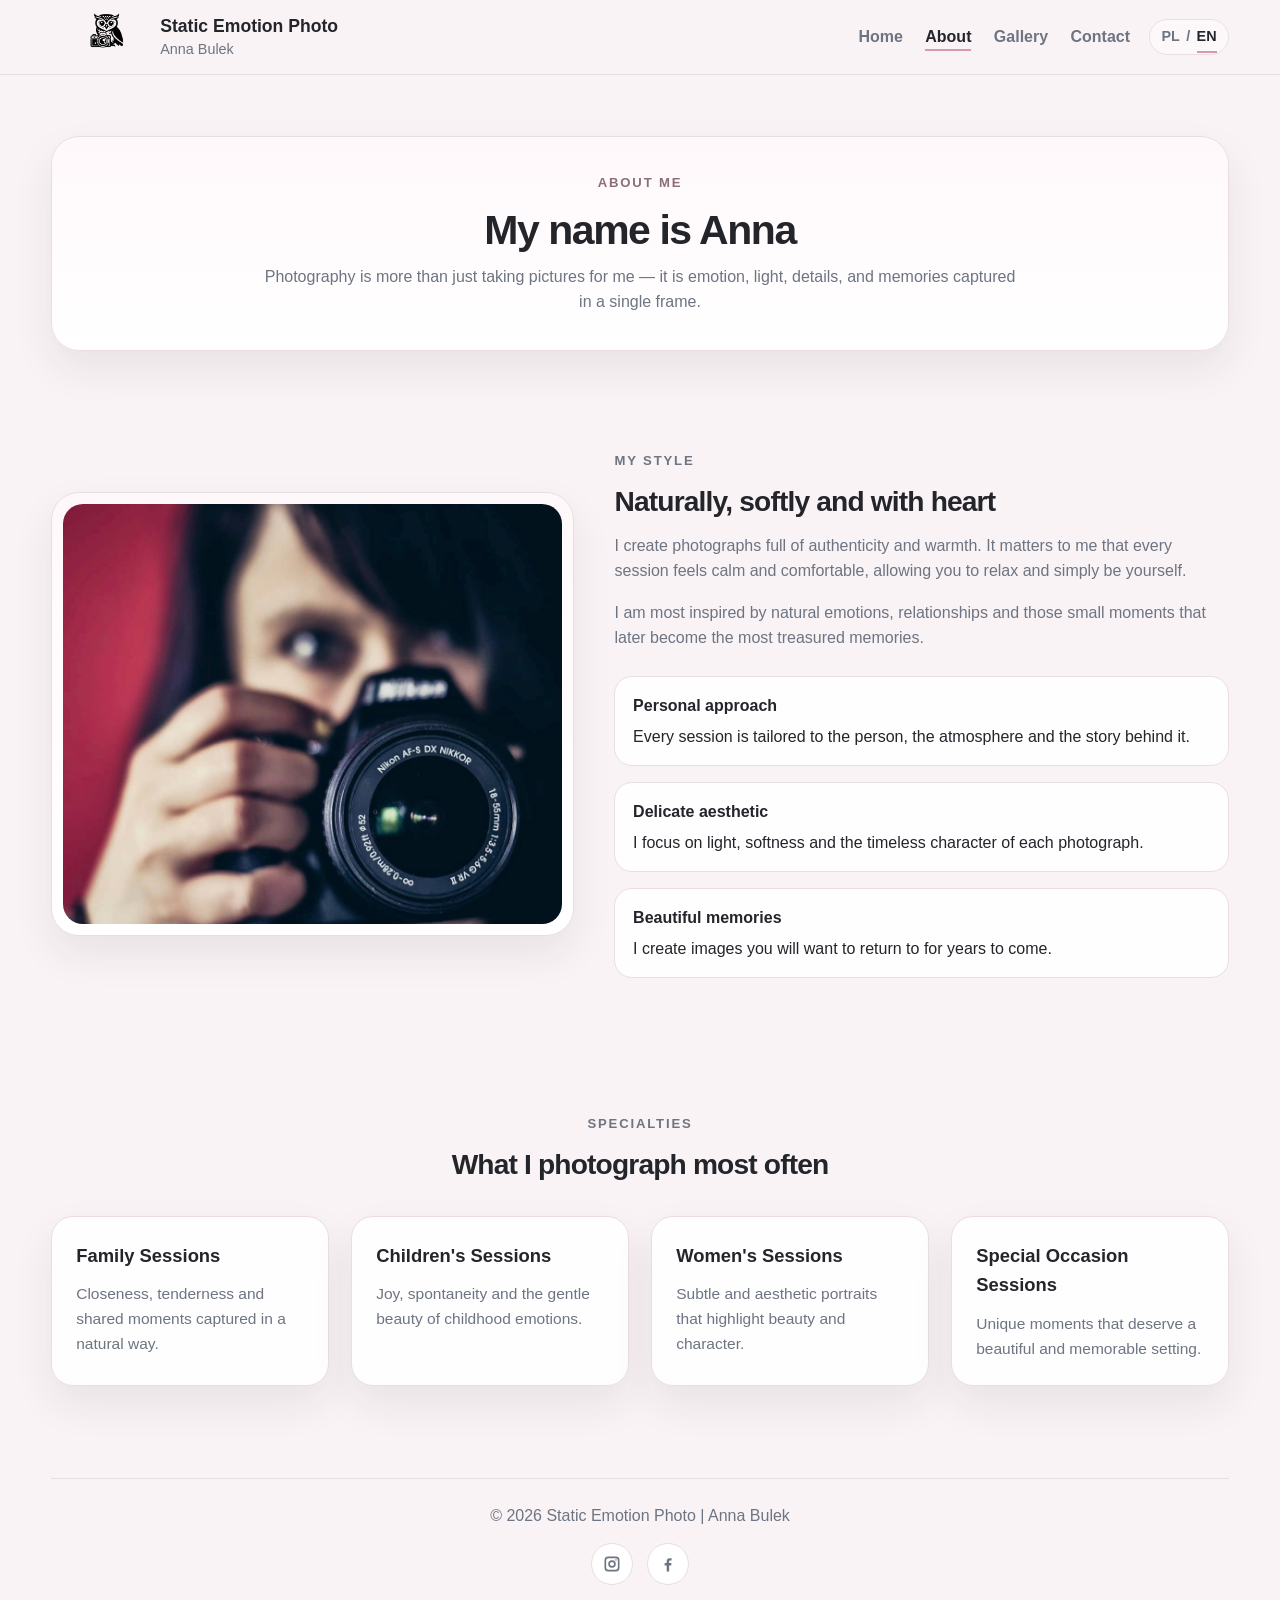
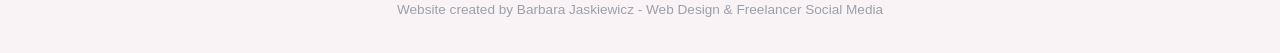
==== about-en.html @ bdefe32f "Fix typo" ====
<!DOCTYPE html>
<html lang="en">
<head>
  <meta charset="UTF-8">
  <meta name="viewport" content="width=device-width, initial-scale=1.0">

  <title>About | Static Emotion Photo</title>
  <meta name="description" content="Meet Anna Bulek - the photographer behind Static Emotion Photo. Natural images, emotion and a personal approach to every session.">
  <meta name="keywords" content="Anna Bulek photographer, photographer Jaworzno, natural photography, about photographer, photo sessions Jaworzno">
  <meta name="author" content="Static Emotion Photo">

  <meta property="og:title" content="About | Static Emotion Photo">
  <meta property="og:description" content="Meet Anna Bulek and learn more about the style behind Static Emotion Photo.">
  <meta property="og:type" content="website">
  <meta property="og:image" content="images/sesja_kobieca_2.jpg">
  <meta property="og:locale" content="en_GB">

  <link rel="stylesheet" href="style.css">
</head>
<body>

  <header class="site-header">
    <div class="container nav-wrapper">
      <a href="index-en.html" class="brand">
        <img src="images/Owl_logo.png" alt="Static Emotion Photo logo" class="brand-logo">
        <div class="brand-text">
          <span class="brand-name">Static Emotion Photo</span>
          <span class="brand-sub">Anna Bulek</span>
        </div>
      </a>

      <div class="nav-right">
        <nav class="site-nav">
          <ul>
            <li><a href="index-en.html">Home</a></li>
            <li><a href="about-en.html" class="active-link">About</a></li>
            <li><a href="gallery-en.html">Gallery</a></li>
            <li><a href="contact-en.html">Contact</a></li>
          </ul>
        </nav>

        <div class="language-switch">
          <a href="about.html" class="lang-link">PL</a>
          <span>/</span>
          <a href="about-en.html" class="lang-link active">EN</a>
        </div>
      </div>
    </div>
  </header>

  <main>
    <section class="page-hero reveal">
      <div class="container page-card">
        <p class="page-tag">About Me</p>
        <h1>My name is Anna</h1>
        <p class="page-lead">
          Photography is more than just taking pictures for me — it is emotion, light, details,
          and memories captured in a single frame.
        </p>
      </div>
    </section>

    <section class="section reveal">
      <div class="container two-col">
        <div class="section-image-card">
          <img src="images/o_mnie.jpg" alt="Portrait in a family photography style" class="about-image">
        </div>

        <div class="section-content">
          <p class="section-tag">My Style</p>
          <h2>Naturally, softly and with heart</h2>
          <p>
            I create photographs full of authenticity and warmth. It matters to me that every session
            feels calm and comfortable, allowing you to relax and simply be yourself.
          </p>
          <p>
            I am most inspired by natural emotions, relationships and those small moments that later
            become the most treasured memories.
          </p>

          <div class="feature-list">
            <div class="feature-item">
              <strong>Personal approach</strong>
              Every session is tailored to the person, the atmosphere and the story behind it.
            </div>
            <div class="feature-item">
              <strong>Delicate aesthetic</strong>
              I focus on light, softness and the timeless character of each photograph.
            </div>
            <div class="feature-item">
              <strong>Beautiful memories</strong>
              I create images you will want to return to for years to come.
            </div>
          </div>
        </div>
      </div>
    </section>

    <section class="services section reveal">
      <div class="container">
        <div class="section-heading">
          <p class="section-tag">Specialties</p>
          <h2>What I photograph most often</h2>
        </div>

        <div class="cards-grid">
          <article class="service-card">
            <h3>Family Sessions</h3>
            <p>Closeness, tenderness and shared moments captured in a natural way.</p>
          </article>

          <article class="service-card">
            <h3>Children's Sessions</h3>
            <p>Joy, spontaneity and the gentle beauty of childhood emotions.</p>
          </article>

          <article class="service-card">
            <h3>Women's Sessions</h3>
            <p>Subtle and aesthetic portraits that highlight beauty and character.</p>
          </article>

          <article class="service-card">
            <h3>Special Occasion Sessions</h3>
            <p>Unique moments that deserve a beautiful and memorable setting.</p>
          </article>
        </div>
      </div>
    </section>
  </main>

  <footer class="site-footer">
    <div class="container footer-wrapper">
      <p>© 2026 Static Emotion Photo | Anna Bulek</p>

      <div class="footer-socials">
        <a href="https://www.instagram.com/" target="_blank" rel="noopener noreferrer" aria-label="Instagram" class="social-icon">
          <svg viewBox="0 0 24 24" aria-hidden="true">
            <path d="M7 2h10a5 5 0 0 1 5 5v10a5 5 0 0 1-5 5H7a5 5 0 0 1-5-5V7a5 5 0 0 1 5-5Zm0 2.2A2.8 2.8 0 0 0 4.2 7v10A2.8 2.8 0 0 0 7 19.8h10a2.8 2.8 0 0 0 2.8-2.8V7A2.8 2.8 0 0 0 17 4.2H7Zm10.25 1.45a1.05 1.05 0 1 1 0 2.1 1.05 1.05 0 0 1 0-2.1ZM12 7a5 5 0 1 1 0 10 5 5 0 0 1 0-10Zm0 2.2a2.8 2.8 0 1 0 0 5.6 2.8 2.8 0 0 0 0-5.6Z"/>
          </svg>
        </a>

        <a href="https://www.facebook.com/" target="_blank" rel="noopener noreferrer" aria-label="Facebook" class="social-icon">
          <svg viewBox="0 0 24 24" aria-hidden="true">
            <path d="M13.5 22v-8.1h2.72l.41-3.16H13.5V8.72c0-.92.25-1.54 1.57-1.54h1.68V4.35c-.29-.04-1.28-.12-2.43-.12-2.4 0-4.05 1.47-4.05 4.17v2.33H7.5v3.16h2.77V22h3.23Z"/>
          </svg>
        </a>
      </div>

      <p class="footer-credit">
        Website created by Barbara Jaskiewicz - Web Design & Freelancer Social Media
      </p>
    </div>
  </footer>

  <script src="script.js"></script>
</body>
</html>
---- style.css ----
:root {
  --bg: #faf3f5;
  --white: #ffffff;
  --text: #23252b;
  --muted: #6d7482;
  --pink: #f3cfd9;
  --pink-soft: #fff4f7;
  --border: #eadde2;
  --shadow: 0 18px 40px rgba(35, 37, 43, 0.08);
  --radius: 24px;
  --container: 1180px;
}

* {
  box-sizing: border-box;
  margin: 0;
  padding: 0;
}

html {
  scroll-behavior: smooth;
}

body {
  font-family: Arial, Helvetica, sans-serif;
  background: var(--bg);
  color: var(--text);
  line-height: 1.6;
}

img {
  max-width: 100%;
  display: block;
  border-radius: 20px;
}

a {
  text-decoration: none;
  color: inherit;
}

ul {
  list-style: none;
}

button {
  font: inherit;
}

.container {
  width: min(92%, var(--container));
  margin: 0 auto;
}

/* HEADER */

.site-header {
  position: sticky;
  top: 0;
  z-index: 999;
  background: rgba(250, 243, 245, 0.95);
  backdrop-filter: blur(10px);
  border-bottom: 1px solid var(--border);
  transition: box-shadow 0.3s ease, background 0.3s ease;
}

.site-header.scrolled {
  box-shadow: 0 10px 30px rgba(35, 37, 43, 0.08);
}

.nav-wrapper {
  min-height: 72px;
  display: flex;
  align-items: center;
  justify-content: space-between;
  gap: 2rem;
}

.brand {
  display: flex;
  align-items: center;
  gap: 0;
}

.brand-logo {
  height: 74px;
  width: auto;
  flex-shrink: 0;
  margin-right: -2px;
}

.brand-text {
  display: flex;
  flex-direction: column;
  line-height: 1.2;
}

.brand-name {
  font-size: 1.1rem;
  font-weight: 700;
}

.brand-sub {
  font-size: 0.9rem;
  color: var(--muted);
  margin-top: 0.2rem;
}

.nav-right {
  display: flex;
  align-items: center;
  gap: 1.2rem;
}

.site-nav ul {
  display: flex;
  gap: 1.4rem;
}

.site-nav a {
  position: relative;
  font-weight: 600;
  color: var(--muted);
  transition: color 0.25s ease;
}

.site-nav a::after {
  content: "";
  position: absolute;
  left: 0;
  bottom: -6px;
  width: 0;
  height: 2px;
  background: #d79aac;
  transition: width 0.25s ease;
}

.site-nav a:hover,
.site-nav a.active-link {
  color: var(--text);
}

.site-nav a:hover::after,
.site-nav a.active-link::after {
  width: 100%;
}

.language-switch {
  display: flex;
  align-items: center;
  gap: 0.4rem;
  font-size: 0.9rem;
  font-weight: 600;
  white-space: nowrap;
  padding: 0.35rem 0.7rem;
  border: 1px solid var(--border);
  border-radius: 999px;
  background: rgba(255, 255, 255, 0.45);
}

.language-switch span {
  color: var(--muted);
}

.lang-link {
  text-decoration: none;
  color: var(--muted);
  transition: color 0.25s ease;
}

.lang-link:hover {
  color: var(--text);
}

.lang-link.active {
  color: var(--text);
  position: relative;
}

.lang-link.active::after {
  content: "";
  position: absolute;
  left: 0;
  bottom: -4px;
  width: 100%;
  height: 2px;
  background: #d79aac;
}

/* HERO */

.hero {
  padding: 4rem 0 3.5rem;
}

.hero-grid {
  display: grid;
  grid-template-columns: 1.08fr 0.92fr;
  gap: 2.5rem;
  align-items: center;
}

.eyebrow,
.section-tag,
.page-tag {
  color: #8a6f77;
  text-transform: uppercase;
  letter-spacing: 0.14em;
  font-size: 0.82rem;
  font-weight: 700;
  margin-bottom: 1rem;
}

.hero h1,
.page-hero h1 {
  font-size: clamp(1.9rem, 3.2vw, 2.8rem);
  line-height: 1.06;
  letter-spacing: -0.035em;
  margin-bottom: 0.7rem;
}

.section-heading h2,
.section-content h2,
.contact-text h2,
.preview-text h2 {
  font-size: clamp(1.5rem, 2.2vw, 2rem);
  line-height: 1.1;
  letter-spacing: -0.03em;
  margin-bottom: 0.9rem;
}

.service-card h3 {
  margin-bottom: 0.75rem;
  font-size: 1.15rem;
}

.hero-lead,
.page-lead {
  font-size: 1rem;
  color: var(--muted);
  max-width: 54ch;
  margin-bottom: 1.8rem;
}

.hero-buttons {
  display: flex;
  flex-wrap: wrap;
  gap: 1rem;
}

.hero-card,
.section-image-card,
.page-card,
.preview-card,
.map-box {
  background: linear-gradient(180deg, #fff8fa 0%, #ffffff 100%);
  padding: 0.7rem;
  border: 1px solid var(--border);
  border-radius: 28px;
  box-shadow: var(--shadow);
}

.hero-image {
  width: 100%;
  height: 420px;
  object-fit: cover;
  object-position: center 24%;
  border-radius: 20px;
}

.about-image {
  width: 100%;
  height: 420px;
  object-fit: cover;
  object-position: center 20%;
  border-radius: 20px;
}

/* PAGE HERO */

.page-hero {
  padding: 3.8rem 0 2rem;
}

.page-card {
  text-align: center;
  padding: 2.2rem 1.5rem;
}

.page-card .page-lead {
  max-width: 760px;
  margin: 0 auto;
}

/* BUTTONS */

.btn {
  display: inline-flex;
  align-items: center;
  justify-content: center;
  min-height: 40px;
  padding: 0.55rem 1.1rem;
  border-radius: 999px;
  font-weight: 500;
  font-size: 0.88rem;
  letter-spacing: 0.02em;
  transition: all 0.25s ease;
  cursor: pointer;
}

.btn:hover {
  transform: translateY(-2px);
}

.btn-primary {
  background: #2f3440;
  color: var(--white);
  border: 1px solid #2f3440;
  box-shadow: none;
}

.btn-primary:hover {
  background: transparent;
  color: #2f3440;
  transform: translateY(-1px);
}

.btn-outline {
  border: 1px solid var(--border);
  background: var(--white);
  color: var(--text);
}

.btn-outline:hover {
  background: var(--pink-soft);
}

/* SECTIONS */

.section {
  padding: 4.2rem 0;
}

.section-heading {
  text-align: center;
  max-width: 720px;
  margin: 0 auto 2.2rem;
}

.section-heading p,
.section-content p,
.contact-text p,
.preview-text p {
  color: var(--muted);
}

.section-content p + p {
  margin-top: 1rem;
}

.two-col {
  display: grid;
  grid-template-columns: 0.92fr 1.08fr;
  gap: 2.5rem;
  align-items: center;
}

/* ABOUT EXTRA */

.feature-list {
  display: grid;
  gap: 1rem;
  margin-top: 1.6rem;
}

.feature-item {
  background: rgba(255, 255, 255, 0.92);
  border: 1px solid var(--border);
  border-radius: 18px;
  padding: 1rem 1.1rem;
}

.feature-item strong {
  display: block;
  margin-bottom: 0.3rem;
}

/* SERVICES */

.cards-grid {
  display: grid;
  grid-template-columns: repeat(4, 1fr);
  gap: 1.4rem;
}

.service-card {
  background: rgba(255, 255, 255, 0.9);
  padding: 1.5rem;
  border-radius: 22px;
  border: 1px solid var(--border);
  box-shadow: var(--shadow);
  transition: transform 0.25s ease, box-shadow 0.25s ease, border-color 0.25s ease;
}

.service-card:hover {
  transform: translateY(-5px);
  box-shadow: 0 22px 40px rgba(35, 37, 43, 0.12);
  border-color: #e5c0cb;
}

.service-card p {
  color: var(--muted);
  font-size: 0.97rem;
}

/* HOME PREVIEW */

.preview-grid {
  display: grid;
  grid-template-columns: 1fr 1fr;
  gap: 2rem;
  align-items: center;
}

.preview-gallery {
  display: grid;
  grid-template-columns: 1fr 1fr;
  gap: 1rem;
}

.preview-card img {
  width: 100%;
  height: 220px;
  object-fit: cover;
  object-position: center top;
}

/* GALLERY */

.gallery-grid {
  display: grid;
  grid-template-columns: repeat(3, 1fr);
  gap: 0.9rem;
}

.gallery-item {
  border-radius: 20px;
  overflow: hidden;
  background: var(--white);
  box-shadow: var(--shadow);
  position: relative;
  cursor: pointer;
}

.gallery-item img {
  width: 100%;
  height: 320px;
  object-fit: cover;
  display: block;
  border-radius: 20px;
  transition: transform 0.45s ease, filter 0.45s ease, box-shadow 0.35s ease;
}

.gallery-item:hover img {
  transform: scale(1.025);
  filter: brightness(1.03) saturate(1.04);
  box-shadow: 0 18px 34px rgba(233, 170, 190, 0.25);
}

.gallery-filters {
  display: flex;
  flex-wrap: wrap;
  justify-content: center;
  gap: 0.8rem;
  margin-bottom: 2rem;
}

.filter-btn {
  border: 1px solid var(--border);
  background: rgba(255, 255, 255, 0.75);
  color: var(--muted);
  padding: 0.65rem 1rem;
  border-radius: 999px;
  font: inherit;
  font-size: 0.9rem;
  font-weight: 600;
  cursor: pointer;
  transition: all 0.25s ease;
}

.filter-btn:hover {
  background: var(--pink-soft);
  color: var(--text);
  transform: translateY(-1px);
}

.filter-btn.active {
  background: #2f3440;
  color: var(--white);
  border-color: #2f3440;
}

.gallery-item {
  position: relative;
  overflow: hidden;
  border-radius: 20px;
  background: var(--white);
  box-shadow: var(--shadow);
  cursor: pointer;
}

.gallery-item img {
  width: 100%;
  height: 320px;
  object-fit: cover;
  object-position: center top;
  display: block;
  border-radius: 20px;
  transition: transform 0.45s ease, filter 0.45s ease, box-shadow 0.35s ease;
}

.gallery-item:hover img {
  transform: scale(1.025);
  filter: brightness(1.03) saturate(1.04);
  box-shadow: 0 18px 34px rgba(233, 170, 190, 0.25);
}

.gallery-overlay {
  position: absolute;
  inset: auto 0 0 0;
  padding: 1.2rem 1rem 0.9rem;
  background: linear-gradient(to top, rgba(20, 20, 24, 0.62), rgba(20, 20, 24, 0.05));
  color: #fff;
  opacity: 0;
  transition: opacity 0.3s ease;
  pointer-events: none;
}

.gallery-overlay span {
  font-size: 0.95rem;
  font-weight: 600;
  letter-spacing: 0.02em;
}

.gallery-item:hover .gallery-overlay {
  opacity: 1;
}

.gallery-item.hidden {
  display: none;
}

.cta-box {
  text-align: center;
  max-width: 820px;
  margin: 0 auto;
  background: linear-gradient(180deg, #fff8fa 0%, #ffffff 100%);
  border: 1px solid var(--border);
  border-radius: 28px;
  box-shadow: var(--shadow);
  padding: 2.4rem 1.5rem;
}

.cta-box p:not(.section-tag) {
  color: var(--muted);
  max-width: 60ch;
  margin: 0 auto 1.5rem;
}

.cta-box h2 {
  font-size: clamp(1.6rem, 2.5vw, 2.2rem);
  line-height: 1.1;
  letter-spacing: -0.03em;
  margin-bottom: 1rem;
}

.language-switch {
  backdrop-filter: blur(6px);
}

/* LIGHTBOX */

.lightbox {
  position: fixed;
  inset: 0;
  background: rgba(20, 20, 24, 0.92);
  display: none;
  align-items: center;
  justify-content: center;
  padding: 2rem;
  z-index: 2000;
}

.lightbox.open {
  display: flex;
}

.lightbox-image-wrap {
  position: relative;
  max-width: min(92vw, 1100px);
  max-height: 88vh;
  display: flex;
  align-items: center;
  justify-content: center;
}

.lightbox img {
  max-width: 100%;
  max-height: 88vh;
  object-fit: contain;
  border-radius: 18px;
  box-shadow: 0 20px 60px rgba(0, 0, 0, 0.35);
}

.lightbox-close,
.lightbox-prev,
.lightbox-next {
  position: absolute;
  border: none;
  background: rgba(255, 255, 255, 0.12);
  color: #fff;
  width: 52px;
  height: 52px;
  border-radius: 999px;
  cursor: pointer;
  display: inline-flex;
  align-items: center;
  justify-content: center;
  transition: background 0.25s ease, transform 0.25s ease;
}

.lightbox-close:hover,
.lightbox-prev:hover,
.lightbox-next:hover {
  background: rgba(255, 255, 255, 0.22);
  transform: translateY(-1px);
}

.lightbox-close {
  top: 1.2rem;
  right: 1.2rem;
  position: fixed;
}

.lightbox-prev {
  left: 1rem;
  top: 50%;
  transform: translateY(-50%);
}

.lightbox-next {
  right: 1rem;
  top: 50%;
  transform: translateY(-50%);
}

.lightbox-caption {
  position: absolute;
  left: 50%;
  bottom: -2.2rem;
  transform: translateX(-50%);
  color: rgba(255, 255, 255, 0.82);
  font-size: 0.95rem;
  text-align: center;
  width: 100%;
}

/* CONTACT */

.contact-box {
  display: grid;
  grid-template-columns: 1fr 1fr;
  gap: 2rem;
  background: linear-gradient(180deg, var(--white) 0%, var(--pink-soft) 100%);
  padding: 2rem;
  border-radius: 28px;
  border: 1px solid var(--border);
  box-shadow: var(--shadow);
}

.contact-details {
  margin-top: 1.2rem;
  display: grid;
  gap: 0.8rem;
}

.contact-details a {
  transition: color 0.25s ease;
}

.contact-details a:hover {
  color: #c78498;
}

.contact-form {
  display: grid;
  gap: 1rem;
  align-content: start;
}

.contact-form input,
.contact-form textarea {
  width: 100%;
  border: 1px solid var(--border);
  border-radius: 16px;
  padding: 0.95rem 1rem;
  font: inherit;
  color: var(--text);
  background: rgba(255, 255, 255, 0.95);
  transition: border-color 0.25s ease, box-shadow 0.25s ease;
}

.contact-form input:focus,
.contact-form textarea:focus {
  outline: none;
  border-color: #d9a8b7;
  box-shadow: 0 0 0 4px rgba(217, 168, 183, 0.14);
}

.contact-form textarea {
  min-height: 160px;
  resize: vertical;
}

.map-box {
  margin-top: 2rem;
  overflow: hidden;
  padding: 0;
}

.map-box iframe {
  width: 100%;
  height: 340px;
  border: 0;
  display: block;
}

/* FOOTER */

.site-footer {
  padding: 1.5rem 0 2rem;
}

.footer-wrapper {
  text-align: center;
  color: var(--muted);
  border-top: 1px solid var(--border);
  padding-top: 1.5rem;
}

.footer-socials {
  display: flex;
  justify-content: center;
  gap: 0.85rem;
  margin: 0.9rem 0;
  flex-wrap: wrap;
}

.social-icon {
  width: 42px;
  height: 42px;
  border-radius: 999px;
  border: 1px solid var(--border);
  background: var(--white);
  display: inline-flex;
  align-items: center;
  justify-content: center;
  transition: transform 0.25s ease, background 0.25s ease, border-color 0.25s ease;
}

.social-icon svg {
  width: 18px;
  height: 18px;
  fill: var(--muted);
  transition: fill 0.25s ease;
}

.social-icon:hover {
  transform: translateY(-2px);
  background: var(--pink-soft);
  border-color: #d79aac;
}

.social-icon:hover svg {
  fill: #d79aac;
}

.footer-credit {
  display: block;
  margin-top: 0.5rem;
  font-size: 0.85rem;
  color: #9aa0aa;
}

/* REVEAL */

.reveal {
  opacity: 0;
  transform: translateY(24px);
  transition: opacity 0.7s ease, transform 0.7s ease;
}

.reveal.active {
  opacity: 1;
  transform: translateY(0);
}

/* RESPONSIVE */

@media (max-width: 1024px) {
  .hero-grid,
  .two-col,
  .contact-box,
  .preview-grid {
    grid-template-columns: 1fr;
  }

  .cards-grid {
    grid-template-columns: repeat(2, 1fr);
  }

  .gallery-grid {
    grid-template-columns: repeat(2, 1fr);
  }

  .hero-image {
    height: 400px;
  }

  .about-image {
    height: 460px;
  }

  .preview-card img {
    height: 200px;
  }
}

/* FIX: reveal na mobile */

@media (max-width: 768px) {
  .reveal {
    opacity: 1;
    transform: none;
  }

  .nav-wrapper {
    flex-direction: column;
    justify-content: center;
    padding: 0.8rem 0;
    gap: 1rem;
  }

  .brand {
    justify-content: center;
  }

  .brand-logo {
    height: 68px;
  }

  .brand-text {
    text-align: center;
  }

  .nav-right {
    display: flex;
    flex-direction: column;
    align-items: center;
    gap: 0.8rem;
    width: 100%;
  }

  .site-nav ul {
    flex-wrap: wrap;
    justify-content: center;
    gap: 1rem;
  }

  .language-switch {
    justify-content: center;
  }

  /* FILTERS */
  .gallery-filters {
    gap: 0.6rem;
    margin-bottom: 1.5rem;
    justify-content: center;
    flex-wrap: wrap;
  }

  .filter-btn {
    font-size: 0.85rem;
    padding: 0.55rem 0.85rem;
  }

  /* OVERLAY ALWAYS VISIBLE ON MOBILE */
  .gallery-overlay {
    opacity: 1;
    padding: 1rem 0.9rem 0.8rem;
  }

  /* CTA */
  .cta-box {
    padding: 2rem 1.1rem;
  }

  .hero {
    padding-top: 3rem;
  }

  .hero h1,
  .page-hero h1 {
    font-size: 2.25rem;
  }

  .section {
    padding: 3.2rem 0;
  }

  .page-hero {
    padding: 3rem 0 1.5rem;
  }

  .page-card {
    padding: 1.8rem 1.2rem;
  }

  .cards-grid {
    grid-template-columns: 1fr;
  }

  .gallery-grid {
    grid-template-columns: 1fr;
  }

  .hero-image {
    height: 340px;
  }

  .about-image {
    height: 380px;
  }

  .preview-gallery {
    grid-template-columns: 1fr;
  }

  .contact-box {
    padding: 1.4rem;
  }

  .map-box iframe {
    height: 280px;
  }

  .lightbox-prev,
  .lightbox-next {
    width: 44px;
    height: 44px;
  }
}

@media (max-width: 480px) {
  .container {
    width: min(94%, var(--container));
  }

  .gallery-overlay span {
    font-size: 0.88rem;
  }

  .nav-wrapper {
    gap: 1rem;
  }

  .brand-logo {
    height: 60px;
  }

  .brand-name {
    font-size: 1rem;
  }

  .brand-sub {
    font-size: 0.82rem;
  }

  .language-switch {
    font-size: 0.85rem;
    padding: 0.3rem 0.6rem;
  }

  .hero h1,
  .page-hero h1 {
    font-size: 2rem;
  }

  .hero-lead,
  .page-lead {
    font-size: 1rem;
  }

  .btn {
    width: 100%;
  }

  .hero-buttons {
    flex-direction: column;
  }

  .contact-form input,
  .contact-form textarea {
    padding: 0.9rem;
  }

  .map-box iframe {
    height: 240px;
  }

  .gallery-item img {
    height: 260px;
  }
}

.visually-hidden {
  position: absolute;
  width: 1px;
  height: 1px;
  margin: -1px;
  padding: 0;
  overflow: hidden;
  border: 0;
}
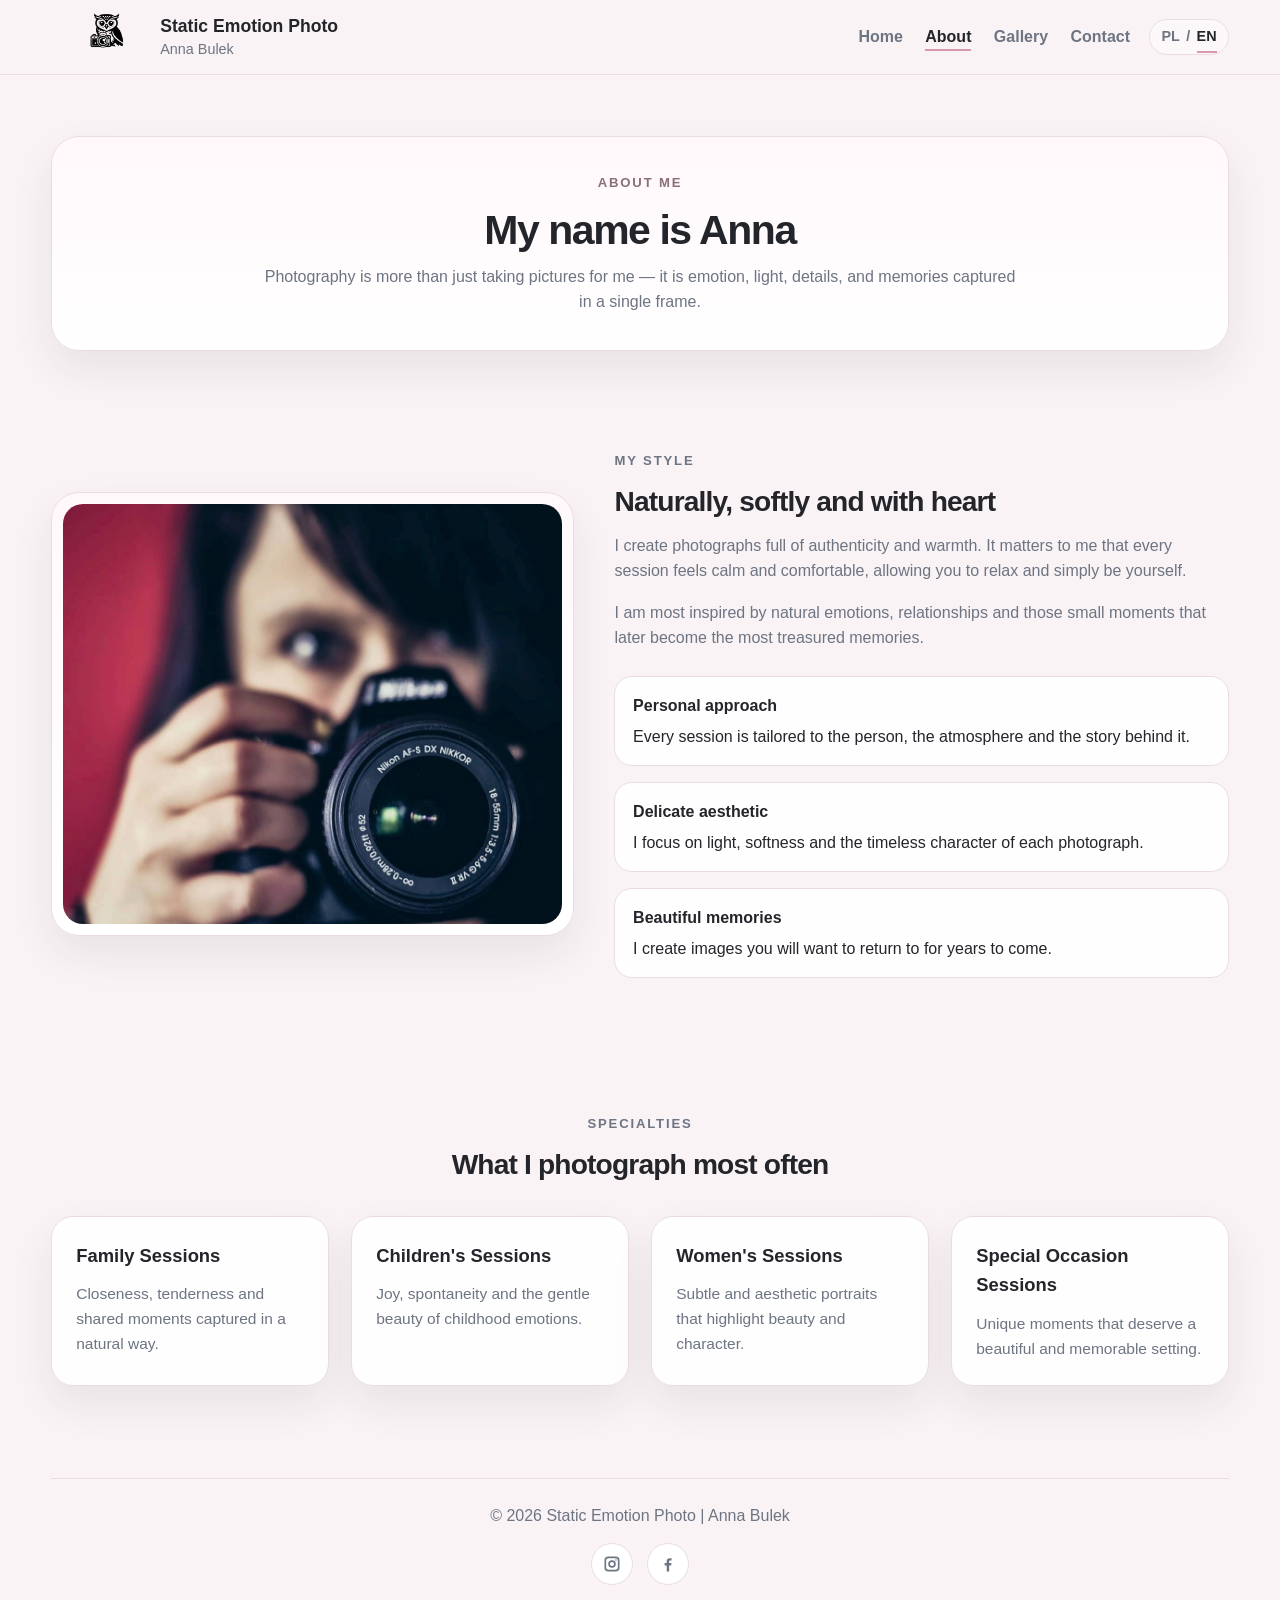
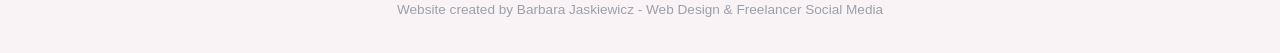
==== commit a69524ae: "Update Instagram profile link in contact section" ====
--- a/about-en.html
+++ b/about-en.html
@@ -133,7 +133,7 @@
       <p>© 2026 Static Emotion Photo | Anna Bulek</p>
 
       <div class="footer-socials">
-        <a href="https://www.instagram.com/" target="_blank" rel="noopener noreferrer" aria-label="Instagram" class="social-icon">
+        <a href="https://www.instagram.com/static.emotion.photo/" target="_blank" rel="noopener noreferrer" aria-label="Instagram" class="social-icon">
           <svg viewBox="0 0 24 24" aria-hidden="true">
             <path d="M7 2h10a5 5 0 0 1 5 5v10a5 5 0 0 1-5 5H7a5 5 0 0 1-5-5V7a5 5 0 0 1 5-5Zm0 2.2A2.8 2.8 0 0 0 4.2 7v10A2.8 2.8 0 0 0 7 19.8h10a2.8 2.8 0 0 0 2.8-2.8V7A2.8 2.8 0 0 0 17 4.2H7Zm10.25 1.45a1.05 1.05 0 1 1 0 2.1 1.05 1.05 0 0 1 0-2.1ZM12 7a5 5 0 1 1 0 10 5 5 0 0 1 0-10Zm0 2.2a2.8 2.8 0 1 0 0 5.6 2.8 2.8 0 0 0 0-5.6Z"/>
           </svg>
--- a/style.css
+++ b/style.css
@@ -930,9 +930,10 @@
     grid-template-columns: 1fr;
   }
 
-  .gallery-grid {
-    grid-template-columns: 1fr;
-  }
+ .gallery-grid {
+  display: grid;
+  grid-template-columns: 1fr;
+}
 
   .hero-image {
     height: 340px;
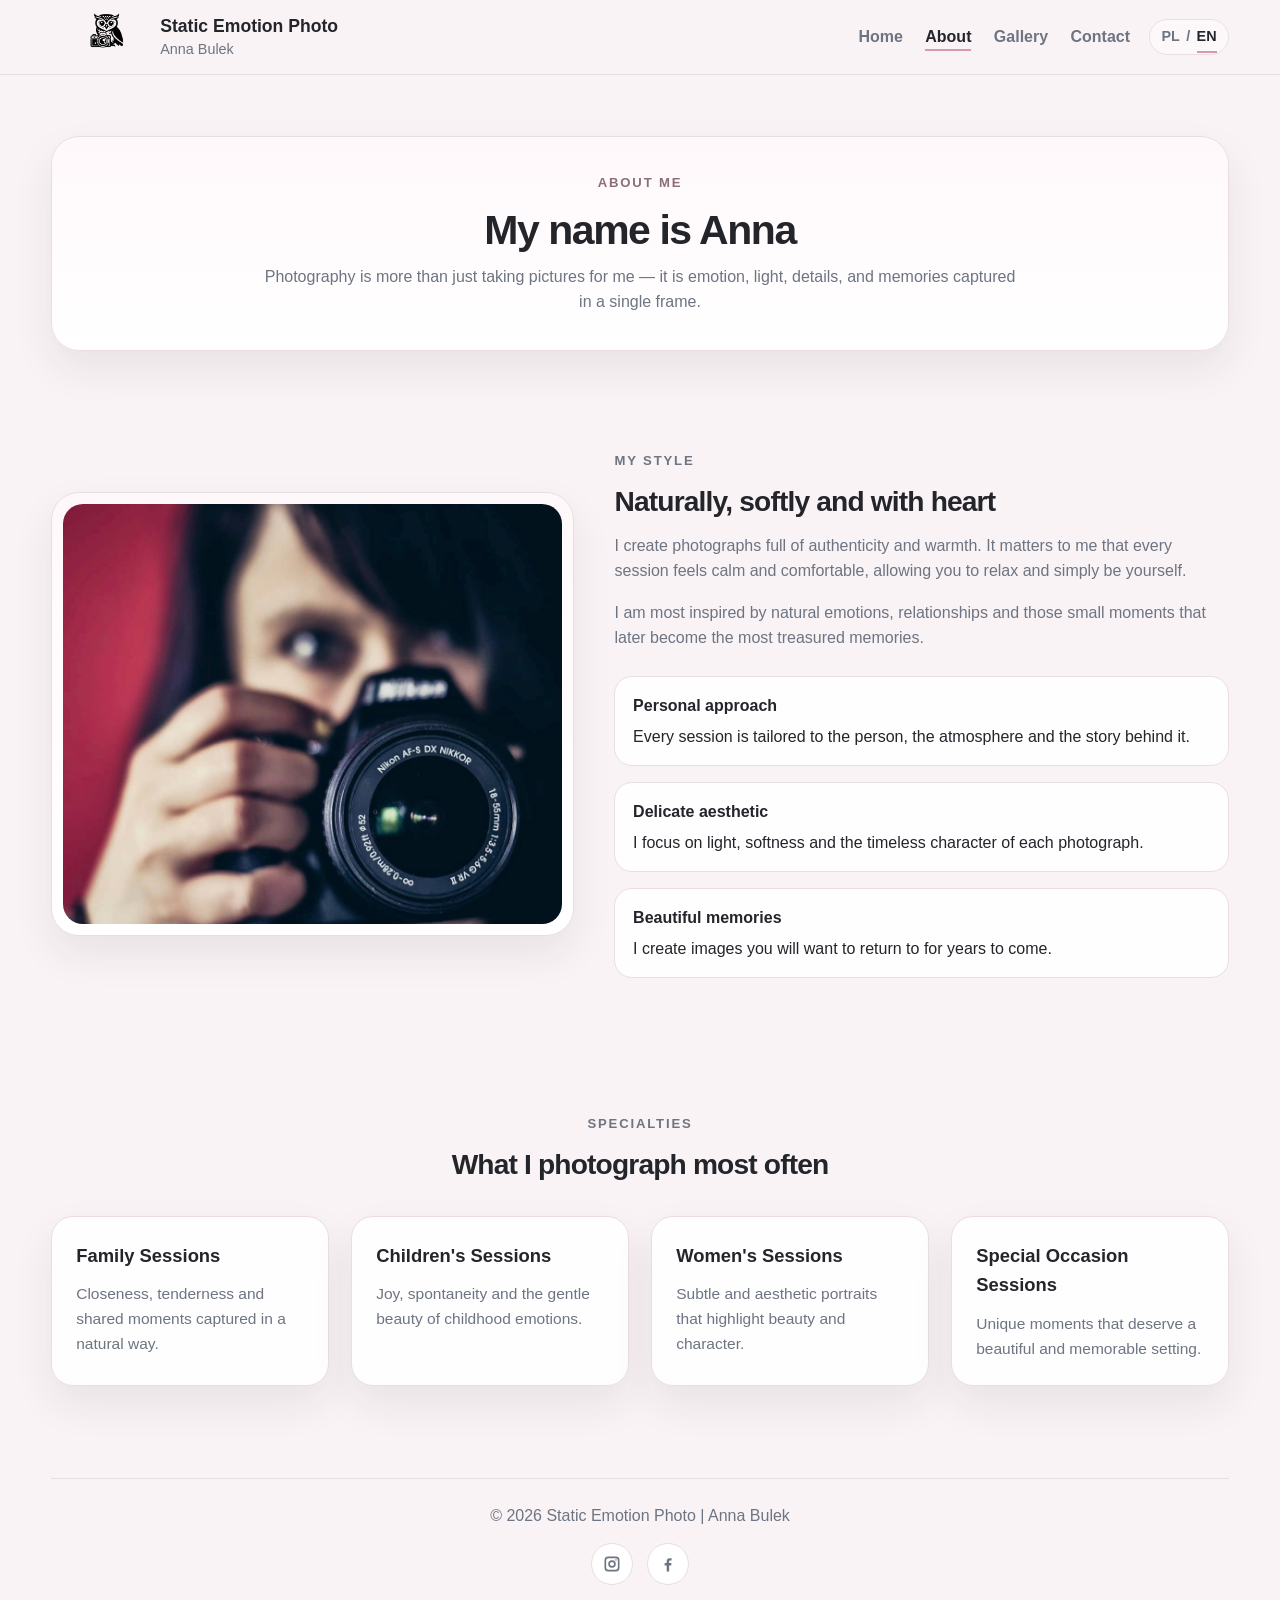
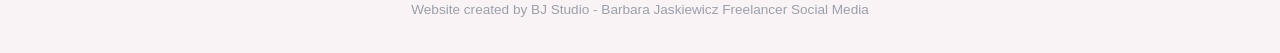
==== commit 0b98f904: "Update footer content" ====
--- a/about-en.html
+++ b/about-en.html
@@ -147,7 +147,7 @@
       </div>
 
       <p class="footer-credit">
-        Website created by Barbara Jaskiewicz - Web Design & Freelancer Social Media
+        Website created by BJ Studio - Barbara Jaskiewicz Freelancer Social Media
       </p>
     </div>
   </footer>
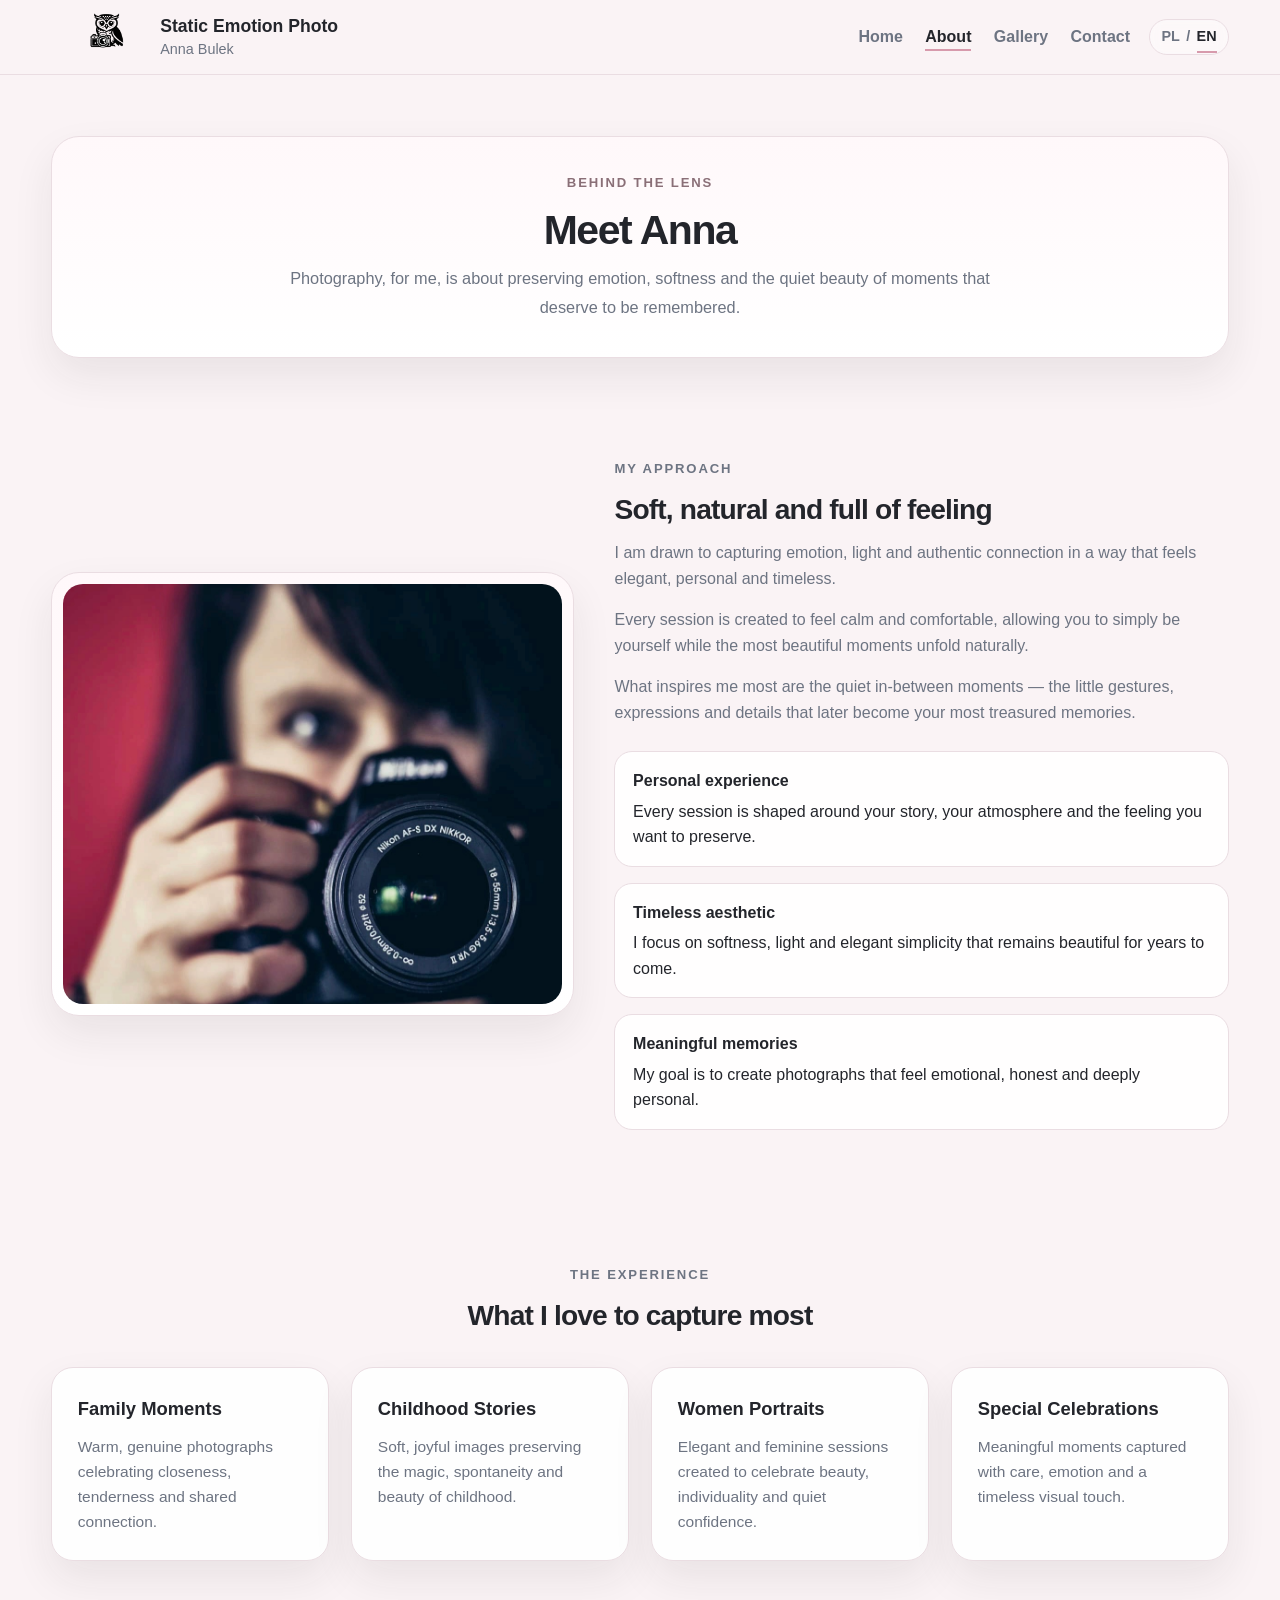
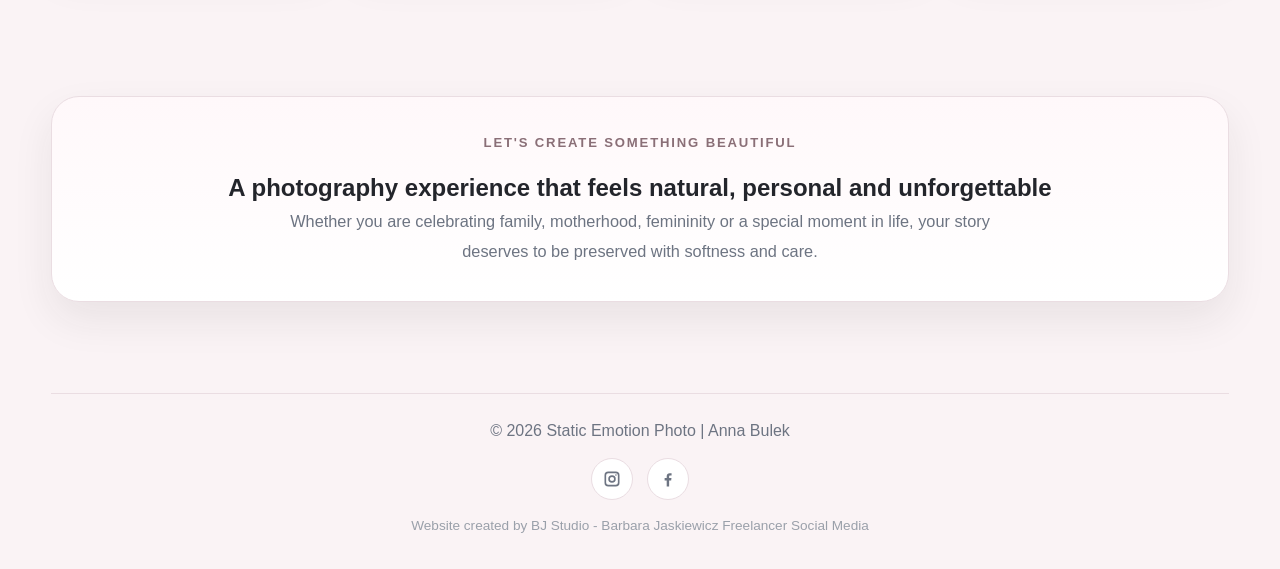
==== commit b91464dd: "polish Static Emotion styling with luxury layout and refined UI details" ====
--- a/about-en.html
+++ b/about-en.html
@@ -5,12 +5,12 @@
   <meta name="viewport" content="width=device-width, initial-scale=1.0">
 
   <title>About | Static Emotion Photo</title>
-  <meta name="description" content="Meet Anna Bulek - the photographer behind Static Emotion Photo. Natural images, emotion and a personal approach to every session.">
-  <meta name="keywords" content="Anna Bulek photographer, photographer Jaworzno, natural photography, about photographer, photo sessions Jaworzno">
+  <meta name="description" content="Discover the story behind Static Emotion Photo — soft, timeless photography filled with emotion, light and meaningful connection.">
+  <meta name="keywords" content="Anna Bulek photographer, photographer Jaworzno, timeless photography, emotional photography, family sessions Jaworzno">
   <meta name="author" content="Static Emotion Photo">
 
   <meta property="og:title" content="About | Static Emotion Photo">
-  <meta property="og:description" content="Meet Anna Bulek and learn more about the style behind Static Emotion Photo.">
+  <meta property="og:description" content="Discover the soft, timeless style behind Static Emotion Photo.">
   <meta property="og:type" content="website">
   <meta property="og:image" content="images/sesja_kobieca_2.jpg">
   <meta property="og:locale" content="en_GB">
@@ -51,11 +51,10 @@
   <main>
     <section class="page-hero reveal">
       <div class="container page-card">
-        <p class="page-tag">About Me</p>
-        <h1>My name is Anna</h1>
+        <p class="page-tag">Behind the Lens</p>
+        <h1>Meet Anna</h1>
         <p class="page-lead">
-          Photography is more than just taking pictures for me — it is emotion, light, details,
-          and memories captured in a single frame.
+          Photography, for me, is about preserving emotion, softness and the quiet beauty of moments that deserve to be remembered.
         </p>
       </div>
     </section>
@@ -63,33 +62,34 @@
     <section class="section reveal">
       <div class="container two-col">
         <div class="section-image-card">
-          <img src="images/o_mnie.jpg" alt="Portrait in a family photography style" class="about-image">
+          <img src="images/o_mnie.jpg" alt="Portrait of Anna, photographer behind Static Emotion Photo" class="about-image">
         </div>
 
         <div class="section-content">
-          <p class="section-tag">My Style</p>
-          <h2>Naturally, softly and with heart</h2>
+          <p class="section-tag">My Approach</p>
+          <h2>Soft, natural and full of feeling</h2>
           <p>
-            I create photographs full of authenticity and warmth. It matters to me that every session
-            feels calm and comfortable, allowing you to relax and simply be yourself.
+            I am drawn to capturing emotion, light and authentic connection in a way that feels elegant, personal and timeless.
           </p>
           <p>
-            I am most inspired by natural emotions, relationships and those small moments that later
-            become the most treasured memories.
+            Every session is created to feel calm and comfortable, allowing you to simply be yourself while the most beautiful moments unfold naturally.
+          </p>
+          <p>
+            What inspires me most are the quiet in-between moments — the little gestures, expressions and details that later become your most treasured memories.
           </p>
 
           <div class="feature-list">
             <div class="feature-item">
-              <strong>Personal approach</strong>
-              Every session is tailored to the person, the atmosphere and the story behind it.
+              <strong>Personal experience</strong>
+              Every session is shaped around your story, your atmosphere and the feeling you want to preserve.
             </div>
             <div class="feature-item">
-              <strong>Delicate aesthetic</strong>
-              I focus on light, softness and the timeless character of each photograph.
+              <strong>Timeless aesthetic</strong>
+              I focus on softness, light and elegant simplicity that remains beautiful for years to come.
             </div>
             <div class="feature-item">
-              <strong>Beautiful memories</strong>
-              I create images you will want to return to for years to come.
+              <strong>Meaningful memories</strong>
+              My goal is to create photographs that feel emotional, honest and deeply personal.
             </div>
           </div>
         </div>
@@ -99,31 +99,41 @@
     <section class="services section reveal">
       <div class="container">
         <div class="section-heading">
-          <p class="section-tag">Specialties</p>
-          <h2>What I photograph most often</h2>
+          <p class="section-tag">The Experience</p>
+          <h2>What I love to capture most</h2>
         </div>
 
         <div class="cards-grid">
           <article class="service-card">
-            <h3>Family Sessions</h3>
-            <p>Closeness, tenderness and shared moments captured in a natural way.</p>
+            <h3>Family Moments</h3>
+            <p>Warm, genuine photographs celebrating closeness, tenderness and shared connection.</p>
           </article>
 
           <article class="service-card">
-            <h3>Children's Sessions</h3>
-            <p>Joy, spontaneity and the gentle beauty of childhood emotions.</p>
+            <h3>Childhood Stories</h3>
+            <p>Soft, joyful images preserving the magic, spontaneity and beauty of childhood.</p>
           </article>
 
           <article class="service-card">
-            <h3>Women's Sessions</h3>
-            <p>Subtle and aesthetic portraits that highlight beauty and character.</p>
+            <h3>Women Portraits</h3>
+            <p>Elegant and feminine sessions created to celebrate beauty, individuality and quiet confidence.</p>
           </article>
 
           <article class="service-card">
-            <h3>Special Occasion Sessions</h3>
-            <p>Unique moments that deserve a beautiful and memorable setting.</p>
+            <h3>Special Celebrations</h3>
+            <p>Meaningful moments captured with care, emotion and a timeless visual touch.</p>
           </article>
         </div>
+      </div>
+    </section>
+
+    <section class="section reveal">
+      <div class="container page-card">
+        <p class="page-tag">Let's Create Something Beautiful</p>
+        <h2>A photography experience that feels natural, personal and unforgettable</h2>
+        <p class="page-lead">
+          Whether you are celebrating family, motherhood, femininity or a special moment in life, your story deserves to be preserved with softness and care.
+        </p>
       </div>
     </section>
   </main>
--- a/style.css
+++ b/style.css
@@ -156,6 +156,7 @@
   border: 1px solid var(--border);
   border-radius: 999px;
   background: rgba(255, 255, 255, 0.45);
+  backdrop-filter: blur(6px);
 }
 
 .language-switch span {
@@ -163,7 +164,6 @@
 }
 
 .lang-link {
-  text-decoration: none;
   color: var(--muted);
   transition: color 0.25s ease;
 }
@@ -187,18 +187,7 @@
   background: #d79aac;
 }
 
-/* HERO */
-
-.hero {
-  padding: 4rem 0 3.5rem;
-}
-
-.hero-grid {
-  display: grid;
-  grid-template-columns: 1.08fr 0.92fr;
-  gap: 2.5rem;
-  align-items: center;
-}
+/* TYPOGRAPHY TAGS */
 
 .eyebrow,
 .section-tag,
@@ -211,6 +200,23 @@
   margin-bottom: 1rem;
 }
 
+/* HERO */
+
+.hero {
+  padding: 5rem 0 4rem;
+}
+
+.hero-grid {
+  display: grid;
+  grid-template-columns: 1.08fr 0.92fr;
+  gap: 2.5rem;
+  align-items: center;
+}
+
+.hero-text {
+  max-width: 620px;
+}
+
 .hero h1,
 .page-hero h1 {
   font-size: clamp(1.9rem, 3.2vw, 2.8rem);
@@ -219,36 +225,24 @@
   margin-bottom: 0.7rem;
 }
 
-.section-heading h2,
-.section-content h2,
-.contact-text h2,
-.preview-text h2 {
-  font-size: clamp(1.5rem, 2.2vw, 2rem);
-  line-height: 1.1;
-  letter-spacing: -0.03em;
-  margin-bottom: 0.9rem;
-}
-
-.service-card h3 {
-  margin-bottom: 0.75rem;
-  font-size: 1.15rem;
-}
-
 .hero-lead,
 .page-lead {
-  font-size: 1rem;
-  color: var(--muted);
-  max-width: 54ch;
+  font-size: 1.02rem;
+  color: var(--muted);
+  max-width: 58ch;
   margin-bottom: 1.8rem;
-}
-
-.hero-buttons {
+  line-height: 1.8;
+}
+
+.hero-buttons,
+.hero-actions {
   display: flex;
   flex-wrap: wrap;
   gap: 1rem;
 }
 
 .hero-card,
+.hero-image-card,
 .section-image-card,
 .page-card,
 .preview-card,
@@ -299,39 +293,39 @@
   align-items: center;
   justify-content: center;
   min-height: 40px;
-  padding: 0.55rem 1.1rem;
+  padding: 0.7rem 1.2rem;
   border-radius: 999px;
-  font-weight: 500;
-  font-size: 0.88rem;
+  font-weight: 600;
+  font-size: 0.9rem;
   letter-spacing: 0.02em;
-  transition: all 0.25s ease;
+  transition: all 0.3s ease;
   cursor: pointer;
 }
 
 .btn:hover {
-  transform: translateY(-2px);
+  transform: translateY(-1px);
 }
 
 .btn-primary {
   background: #2f3440;
   color: var(--white);
   border: 1px solid #2f3440;
-  box-shadow: none;
 }
 
 .btn-primary:hover {
   background: transparent;
   color: #2f3440;
-  transform: translateY(-1px);
-}
-
-.btn-outline {
+}
+
+.btn-outline,
+.btn-secondary {
   border: 1px solid var(--border);
   background: var(--white);
   color: var(--text);
 }
 
-.btn-outline:hover {
+.btn-outline:hover,
+.btn-secondary:hover {
   background: var(--pink-soft);
 }
 
@@ -347,6 +341,17 @@
   margin: 0 auto 2.2rem;
 }
 
+.section-heading h2,
+.section-content h2,
+.contact-text h2,
+.preview-text h2,
+.cta-box h2 {
+  font-size: clamp(1.5rem, 2.2vw, 2rem);
+  line-height: 1.1;
+  letter-spacing: -0.03em;
+  margin-bottom: 0.9rem;
+}
+
 .section-heading p,
 .section-content p,
 .contact-text p,
@@ -358,11 +363,35 @@
   margin-top: 1rem;
 }
 
+.section-lead {
+  color: var(--muted);
+  max-width: 62ch;
+  margin: 0.4rem auto 0;
+  line-height: 1.8;
+}
+
+.section-cta-center {
+  text-align: center;
+  margin-top: 2rem;
+}
+
 .two-col {
   display: grid;
   grid-template-columns: 0.92fr 1.08fr;
   gap: 2.5rem;
   align-items: center;
+}
+
+.text-link {
+  display: inline-block;
+  margin-top: 1.2rem;
+  color: #8a6f77;
+  font-weight: 600;
+  transition: color 0.25s ease;
+}
+
+.text-link:hover {
+  color: #c78498;
 }
 
 /* ABOUT EXTRA */
@@ -395,17 +424,22 @@
 
 .service-card {
   background: rgba(255, 255, 255, 0.9);
-  padding: 1.5rem;
+  padding: 1.6rem;
   border-radius: 22px;
   border: 1px solid var(--border);
   box-shadow: var(--shadow);
-  transition: transform 0.25s ease, box-shadow 0.25s ease, border-color 0.25s ease;
+  transition: transform 0.3s ease, box-shadow 0.3s ease, border-color 0.3s ease;
 }
 
 .service-card:hover {
-  transform: translateY(-5px);
-  box-shadow: 0 22px 40px rgba(35, 37, 43, 0.12);
+  transform: translateY(-4px);
+  box-shadow: 0 20px 36px rgba(35, 37, 43, 0.1);
   border-color: #e5c0cb;
+}
+
+.service-card h3 {
+  margin-bottom: 0.75rem;
+  font-size: 1.15rem;
 }
 
 .service-card p {
@@ -435,36 +469,25 @@
   object-position: center top;
 }
 
+.preview-overlay {
+  position: absolute;
+  inset: auto 0 0 0;
+  padding: 1rem;
+  background: linear-gradient(to top, rgba(20, 20, 24, 0.45), rgba(20, 20, 24, 0.02));
+  color: #fff;
+}
+
+.preview-overlay span {
+  font-size: 0.92rem;
+  font-weight: 600;
+}
+
 /* GALLERY */
 
 .gallery-grid {
   display: grid;
   grid-template-columns: repeat(3, 1fr);
   gap: 0.9rem;
-}
-
-.gallery-item {
-  border-radius: 20px;
-  overflow: hidden;
-  background: var(--white);
-  box-shadow: var(--shadow);
-  position: relative;
-  cursor: pointer;
-}
-
-.gallery-item img {
-  width: 100%;
-  height: 320px;
-  object-fit: cover;
-  display: block;
-  border-radius: 20px;
-  transition: transform 0.45s ease, filter 0.45s ease, box-shadow 0.35s ease;
-}
-
-.gallery-item:hover img {
-  transform: scale(1.025);
-  filter: brightness(1.03) saturate(1.04);
-  box-shadow: 0 18px 34px rgba(233, 170, 190, 0.25);
 }
 
 .gallery-filters {
@@ -511,9 +534,10 @@
 
 .gallery-item img {
   width: 100%;
-  height: 320px;
+  aspect-ratio: 4 / 5;
+  height: auto;
   object-fit: cover;
-  object-position: center top;
+  object-position: center center;
   display: block;
   border-radius: 20px;
   transition: transform 0.45s ease, filter 0.45s ease, box-shadow 0.35s ease;
@@ -550,6 +574,8 @@
   display: none;
 }
 
+/* CTA */
+
 .cta-box {
   text-align: center;
   max-width: 820px;
@@ -568,14 +594,21 @@
 }
 
 .cta-box h2 {
-  font-size: clamp(1.6rem, 2.5vw, 2.2rem);
-  line-height: 1.1;
-  letter-spacing: -0.03em;
   margin-bottom: 1rem;
 }
 
-.language-switch {
-  backdrop-filter: blur(6px);
+.luxury-cta {
+  text-align: center;
+}
+
+.luxury-cta .container {
+  max-width: 860px;
+}
+
+.luxury-cta p:not(.section-tag) {
+  max-width: 62ch;
+  margin: 0 auto 1.5rem;
+  color: var(--muted);
 }
 
 /* LIGHTBOX */
@@ -805,224 +838,7 @@
   transform: translateY(0);
 }
 
-/* RESPONSIVE */
-
-@media (max-width: 1024px) {
-  .hero-grid,
-  .two-col,
-  .contact-box,
-  .preview-grid {
-    grid-template-columns: 1fr;
-  }
-
-  .cards-grid {
-    grid-template-columns: repeat(2, 1fr);
-  }
-
-  .gallery-grid {
-    grid-template-columns: repeat(2, 1fr);
-  }
-
-  .hero-image {
-    height: 400px;
-  }
-
-  .about-image {
-    height: 460px;
-  }
-
-  .preview-card img {
-    height: 200px;
-  }
-}
-
-/* FIX: reveal na mobile */
-
-@media (max-width: 768px) {
-  .reveal {
-    opacity: 1;
-    transform: none;
-  }
-
-  .nav-wrapper {
-    flex-direction: column;
-    justify-content: center;
-    padding: 0.8rem 0;
-    gap: 1rem;
-  }
-
-  .brand {
-    justify-content: center;
-  }
-
-  .brand-logo {
-    height: 68px;
-  }
-
-  .brand-text {
-    text-align: center;
-  }
-
-  .nav-right {
-    display: flex;
-    flex-direction: column;
-    align-items: center;
-    gap: 0.8rem;
-    width: 100%;
-  }
-
-  .site-nav ul {
-    flex-wrap: wrap;
-    justify-content: center;
-    gap: 1rem;
-  }
-
-  .language-switch {
-    justify-content: center;
-  }
-
-  /* FILTERS */
-  .gallery-filters {
-    gap: 0.6rem;
-    margin-bottom: 1.5rem;
-    justify-content: center;
-    flex-wrap: wrap;
-  }
-
-  .filter-btn {
-    font-size: 0.85rem;
-    padding: 0.55rem 0.85rem;
-  }
-
-  /* OVERLAY ALWAYS VISIBLE ON MOBILE */
-  .gallery-overlay {
-    opacity: 1;
-    padding: 1rem 0.9rem 0.8rem;
-  }
-
-  /* CTA */
-  .cta-box {
-    padding: 2rem 1.1rem;
-  }
-
-  .hero {
-    padding-top: 3rem;
-  }
-
-  .hero h1,
-  .page-hero h1 {
-    font-size: 2.25rem;
-  }
-
-  .section {
-    padding: 3.2rem 0;
-  }
-
-  .page-hero {
-    padding: 3rem 0 1.5rem;
-  }
-
-  .page-card {
-    padding: 1.8rem 1.2rem;
-  }
-
-  .cards-grid {
-    grid-template-columns: 1fr;
-  }
-
- .gallery-grid {
-  display: grid;
-  grid-template-columns: 1fr;
-}
-
-  .hero-image {
-    height: 340px;
-  }
-
-  .about-image {
-    height: 380px;
-  }
-
-  .preview-gallery {
-    grid-template-columns: 1fr;
-  }
-
-  .contact-box {
-    padding: 1.4rem;
-  }
-
-  .map-box iframe {
-    height: 280px;
-  }
-
-  .lightbox-prev,
-  .lightbox-next {
-    width: 44px;
-    height: 44px;
-  }
-}
-
-@media (max-width: 480px) {
-  .container {
-    width: min(94%, var(--container));
-  }
-
-  .gallery-overlay span {
-    font-size: 0.88rem;
-  }
-
-  .nav-wrapper {
-    gap: 1rem;
-  }
-
-  .brand-logo {
-    height: 60px;
-  }
-
-  .brand-name {
-    font-size: 1rem;
-  }
-
-  .brand-sub {
-    font-size: 0.82rem;
-  }
-
-  .language-switch {
-    font-size: 0.85rem;
-    padding: 0.3rem 0.6rem;
-  }
-
-  .hero h1,
-  .page-hero h1 {
-    font-size: 2rem;
-  }
-
-  .hero-lead,
-  .page-lead {
-    font-size: 1rem;
-  }
-
-  .btn {
-    width: 100%;
-  }
-
-  .hero-buttons {
-    flex-direction: column;
-  }
-
-  .contact-form input,
-  .contact-form textarea {
-    padding: 0.9rem;
-  }
-
-  .map-box iframe {
-    height: 240px;
-  }
-
-  .gallery-item img {
-    height: 260px;
-  }
-}
+/* ACCESSIBILITY */
 
 .visually-hidden {
   position: absolute;
@@ -1032,4 +848,215 @@
   padding: 0;
   overflow: hidden;
   border: 0;
+}
+
+/* RESPONSIVE */
+
+@media (max-width: 1024px) {
+  .hero-grid,
+  .two-col,
+  .contact-box,
+  .preview-grid {
+    grid-template-columns: 1fr;
+  }
+
+  .cards-grid {
+    grid-template-columns: repeat(2, 1fr);
+  }
+
+  .gallery-grid {
+    grid-template-columns: repeat(2, 1fr);
+  }
+
+  .hero-image {
+    height: 400px;
+  }
+
+  .about-image {
+    height: 460px;
+  }
+
+  .preview-card img {
+    height: 200px;
+  }
+}
+
+@media (max-width: 768px) {
+  .reveal {
+    opacity: 1;
+    transform: none;
+  }
+
+  .nav-wrapper {
+    flex-direction: column;
+    justify-content: center;
+    padding: 0.8rem 0;
+    gap: 1rem;
+  }
+
+  .brand {
+    justify-content: center;
+  }
+
+  .brand-logo {
+    height: 68px;
+  }
+
+  .brand-text {
+    text-align: center;
+  }
+
+  .nav-right {
+    display: flex;
+    flex-direction: column;
+    align-items: center;
+    gap: 0.8rem;
+    width: 100%;
+  }
+
+  .site-nav ul {
+    flex-wrap: wrap;
+    justify-content: center;
+    gap: 1rem;
+  }
+
+  .language-switch {
+    justify-content: center;
+  }
+
+  .gallery-filters {
+    gap: 0.6rem;
+    margin-bottom: 1.5rem;
+    justify-content: center;
+    flex-wrap: wrap;
+  }
+
+  .filter-btn {
+    font-size: 0.85rem;
+    padding: 0.55rem 0.85rem;
+  }
+
+  .gallery-overlay {
+    opacity: 1;
+    padding: 1rem 0.9rem 0.8rem;
+  }
+
+  .cta-box {
+    padding: 2rem 1.1rem;
+  }
+
+  .hero {
+    padding-top: 3rem;
+  }
+
+  .hero h1,
+  .page-hero h1 {
+    font-size: 2.25rem;
+  }
+
+  .section {
+    padding: 3.2rem 0;
+  }
+
+  .page-hero {
+    padding: 3rem 0 1.5rem;
+  }
+
+  .page-card {
+    padding: 1.8rem 1.2rem;
+  }
+
+  .cards-grid {
+    grid-template-columns: 1fr;
+  }
+
+  .gallery-grid {
+    grid-template-columns: 1fr;
+  }
+
+  .hero-image {
+    height: 340px;
+  }
+
+  .about-image {
+    height: 380px;
+  }
+
+  .preview-gallery {
+    grid-template-columns: 1fr;
+  }
+
+  .contact-box {
+    padding: 1.4rem;
+  }
+
+  .map-box iframe {
+    height: 280px;
+  }
+
+  .lightbox-prev,
+  .lightbox-next {
+    width: 44px;
+    height: 44px;
+  }
+}
+
+@media (max-width: 480px) {
+  .container {
+    width: min(94%, var(--container));
+  }
+
+  .gallery-overlay span {
+    font-size: 0.88rem;
+  }
+
+  .nav-wrapper {
+    gap: 1rem;
+  }
+
+  .brand-logo {
+    height: 60px;
+  }
+
+  .brand-name {
+    font-size: 1rem;
+  }
+
+  .brand-sub {
+    font-size: 0.82rem;
+  }
+
+  .language-switch {
+    font-size: 0.85rem;
+    padding: 0.3rem 0.6rem;
+  }
+
+  .hero h1,
+  .page-hero h1 {
+    font-size: 2rem;
+  }
+
+  .hero-lead,
+  .page-lead {
+    font-size: 1rem;
+  }
+
+  .btn {
+    width: 100%;
+  }
+
+  .hero-buttons,
+  .hero-actions {
+    flex-direction: column;
+  }
+
+  .contact-form input,
+  .contact-form textarea {
+    padding: 0.9rem;
+  }
+
+  .map-box iframe {
+    height: 240px;
+  }
+
 }
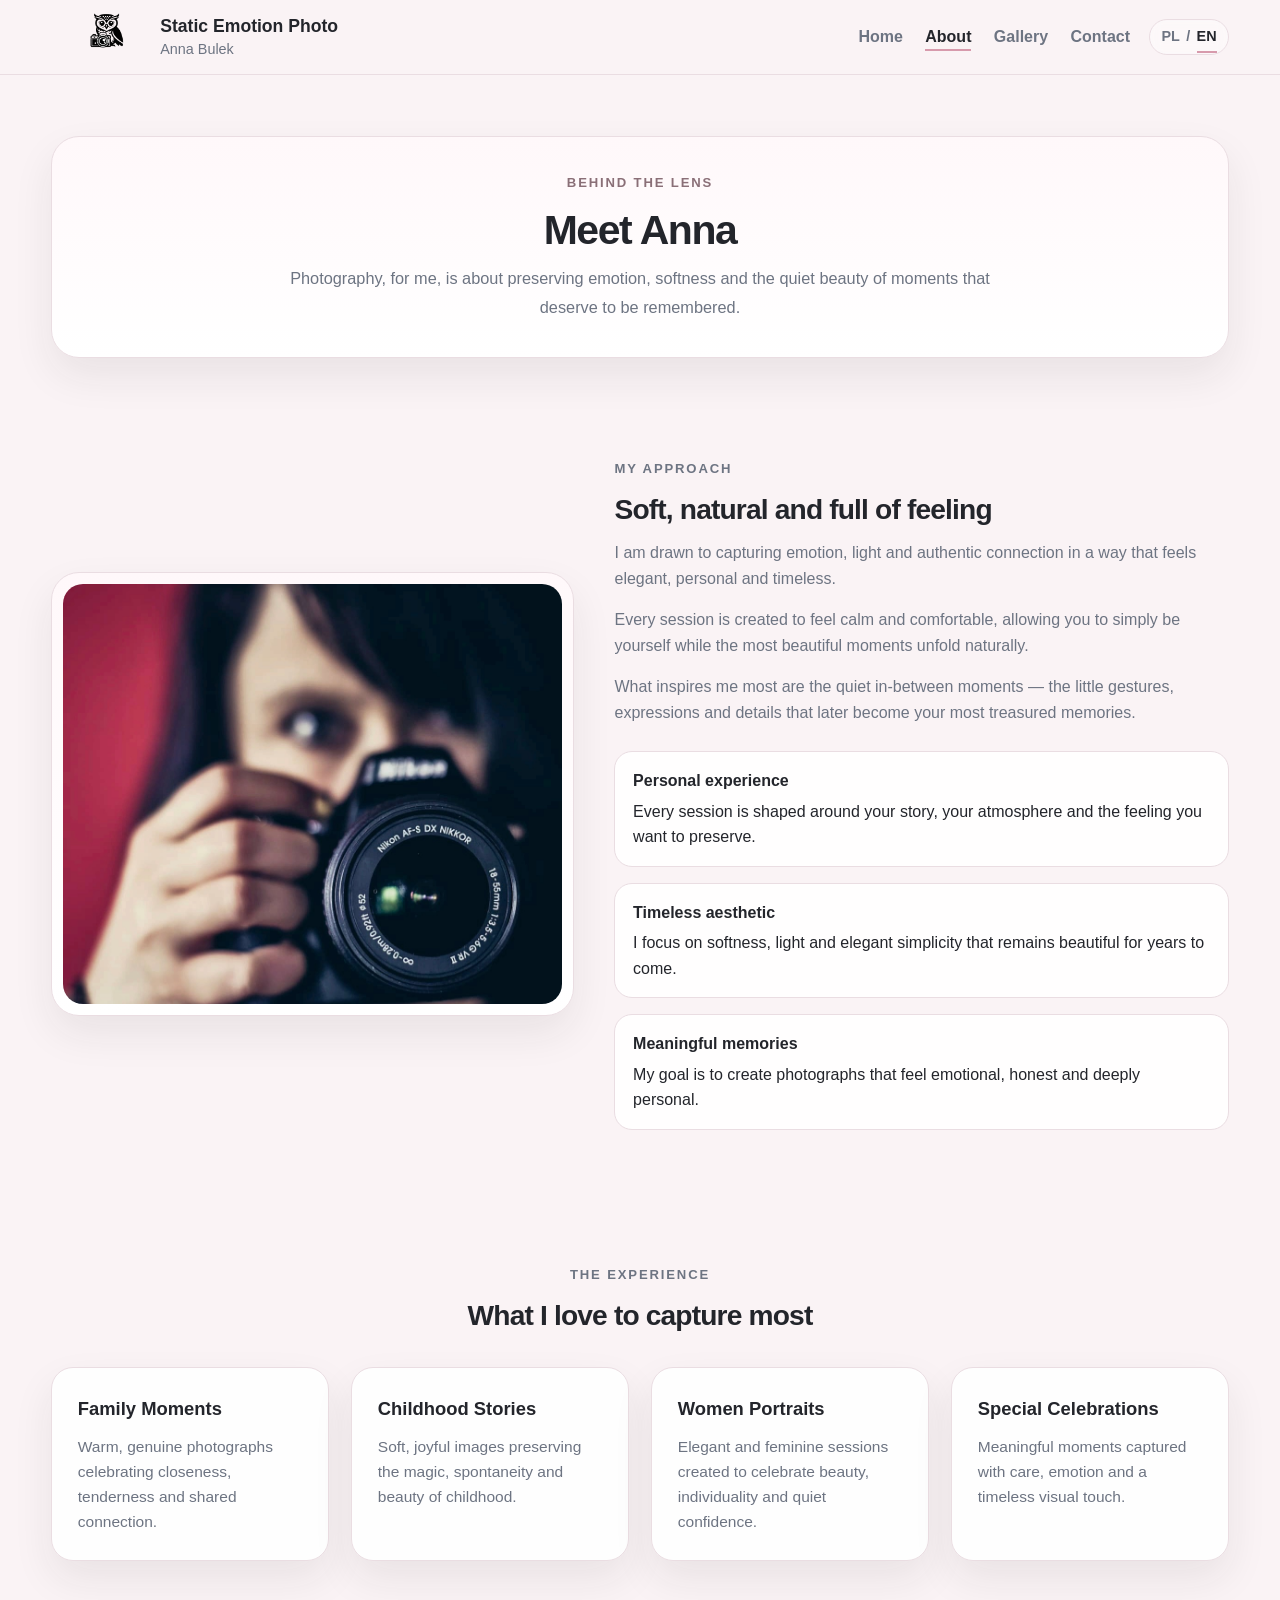
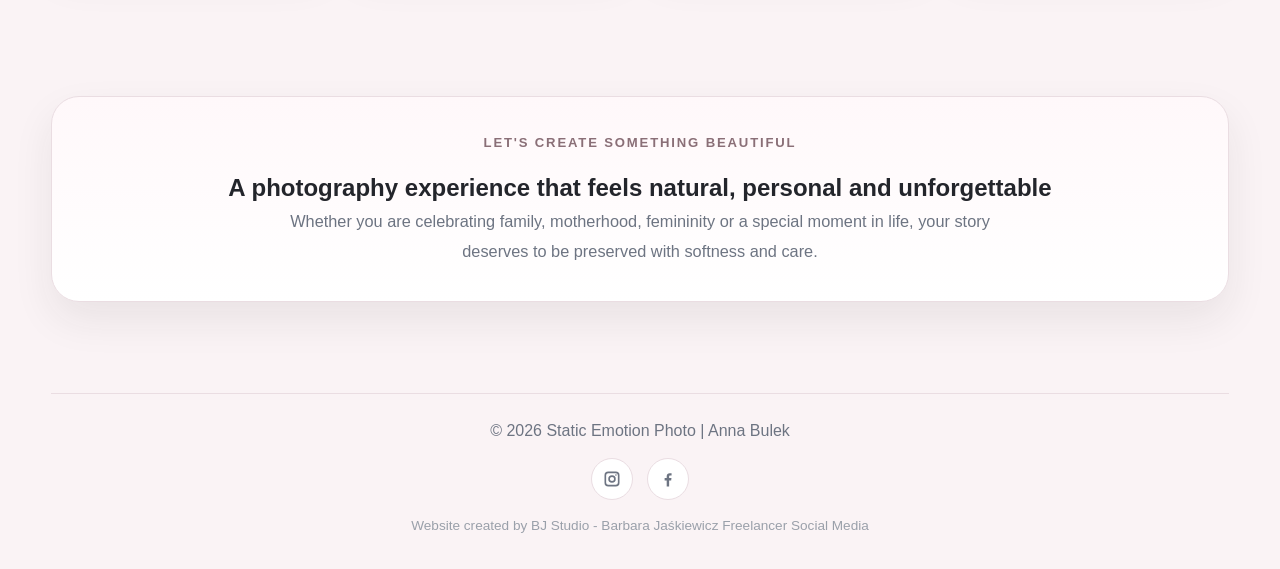
==== commit a83dbd81: "Fix typo" ====
--- a/about-en.html
+++ b/about-en.html
@@ -157,7 +157,7 @@
       </div>
 
       <p class="footer-credit">
-        Website created by BJ Studio - Barbara Jaskiewicz Freelancer Social Media
+        Website created by BJ Studio - Barbara Jaśkiewicz Freelancer Social Media
       </p>
     </div>
   </footer>
--- a/style.css
+++ b/style.css
@@ -462,6 +462,11 @@
   gap: 1rem;
 }
 
+.preview-card {
+  position: relative;
+  overflow: hidden;
+}
+
 .preview-card img {
   width: 100%;
   height: 220px;
@@ -469,11 +474,44 @@
   object-position: center top;
 }
 
+.preview-grid-three {
+  display: grid;
+  grid-template-columns: repeat(3, 1fr);
+  gap: 1.4rem;
+  align-items: stretch;
+}
+
+.preview-image {
+  width: 100%;
+  aspect-ratio: 4 / 5;
+  height: auto;
+  object-fit: cover;
+  display: block;
+  border-radius: 20px;
+  transition: transform 0.4s ease;
+}
+
+.preview-card:hover .preview-image {
+  transform: scale(1.03);
+}
+
+.preview-crop-baby {
+  object-position: center 42%;
+}
+
+.preview-crop-woman {
+  object-position: center 18%;
+}
+
+.preview-crop-sign {
+  object-position: center 35%;
+}
+
 .preview-overlay {
   position: absolute;
   inset: auto 0 0 0;
-  padding: 1rem;
-  background: linear-gradient(to top, rgba(20, 20, 24, 0.45), rgba(20, 20, 24, 0.02));
+  padding: 1rem 0.9rem 0.85rem;
+  background: linear-gradient(to top, rgba(20, 20, 24, 0.55), rgba(20, 20, 24, 0.02));
   color: #fff;
 }
 
@@ -666,7 +704,6 @@
 .lightbox-prev:hover,
 .lightbox-next:hover {
   background: rgba(255, 255, 255, 0.22);
-  transform: translateY(-1px);
 }
 
 .lightbox-close {
@@ -868,6 +905,10 @@
     grid-template-columns: repeat(2, 1fr);
   }
 
+  .preview-grid-three {
+    grid-template-columns: 1fr 1fr;
+  }
+
   .hero-image {
     height: 400px;
   }
@@ -966,11 +1007,10 @@
     padding: 1.8rem 1.2rem;
   }
 
-  .cards-grid {
-    grid-template-columns: 1fr;
-  }
-
-  .gallery-grid {
+  .cards-grid,
+  .gallery-grid,
+  .preview-grid-three,
+  .preview-gallery {
     grid-template-columns: 1fr;
   }
 
@@ -982,16 +1022,16 @@
     height: 380px;
   }
 
-  .preview-gallery {
-    grid-template-columns: 1fr;
-  }
-
   .contact-box {
     padding: 1.4rem;
   }
 
   .map-box iframe {
     height: 280px;
+  }
+
+  .lightbox {
+    padding: 1rem;
   }
 
   .lightbox-prev,
@@ -999,6 +1039,16 @@
     width: 44px;
     height: 44px;
   }
+
+  .lightbox-close {
+    top: 0.8rem;
+    right: 0.8rem;
+  }
+
+  .lightbox-caption {
+    bottom: -1.8rem;
+    font-size: 0.9rem;
+  }
 }
 
 @media (max-width: 480px) {
@@ -1059,4 +1109,8 @@
     height: 240px;
   }
 
+  .gallery-item img {
+    aspect-ratio: 4 / 5;
+    height: auto;
+  }
 }
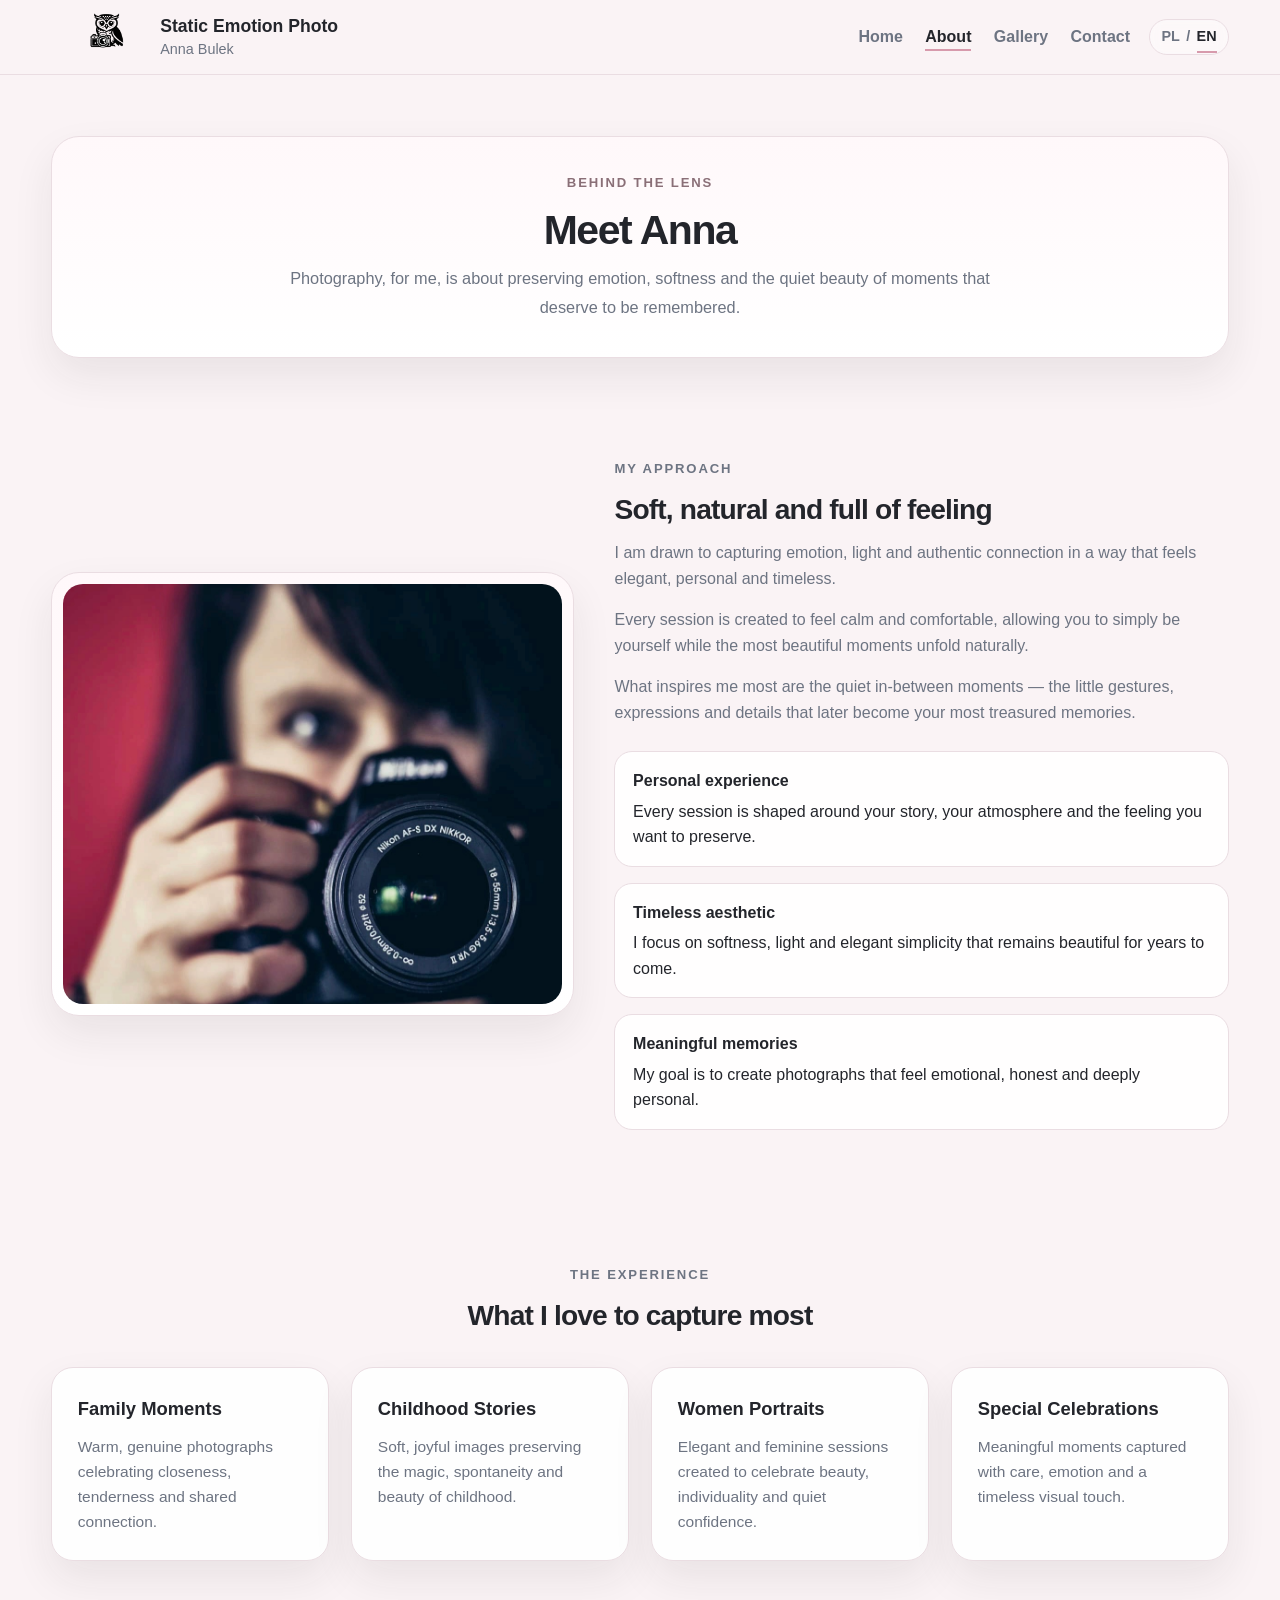
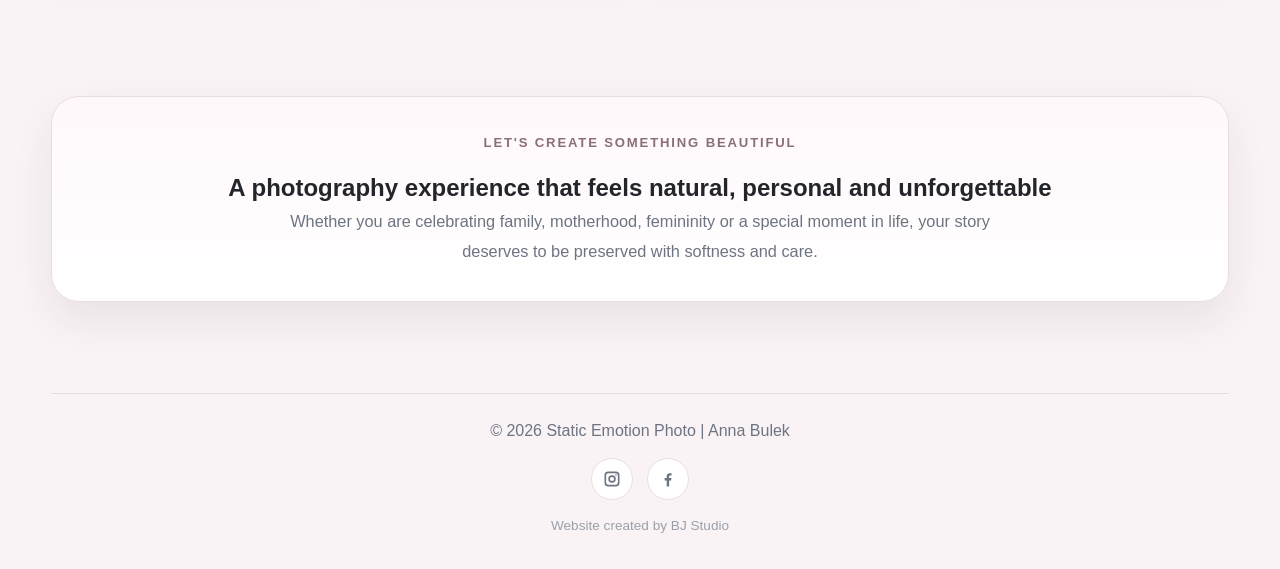
==== commit 591c9e51: "Improve footer branding (BJ Studio credit)" ====
--- a/about-en.html
+++ b/about-en.html
@@ -20,33 +20,41 @@
 <body>
 
   <header class="site-header">
-    <div class="container nav-wrapper">
-      <a href="index-en.html" class="brand">
-        <img src="images/Owl_logo.png" alt="Static Emotion Photo logo" class="brand-logo">
-        <div class="brand-text">
-          <span class="brand-name">Static Emotion Photo</span>
-          <span class="brand-sub">Anna Bulek</span>
-        </div>
-      </a>
+  <div class="container nav-wrapper">
+    <a href="index-en.html" class="brand">
+      <img src="images/Owl_logo.png" alt="Static Emotion Photo logo" class="brand-logo">
+      <div class="brand-text">
+        <span class="brand-name">Static Emotion Photo</span>
+        <span class="brand-sub">Anna Bulek</span>
+      </div>
+    </a>
 
-      <div class="nav-right">
-        <nav class="site-nav">
-          <ul>
-            <li><a href="index-en.html">Home</a></li>
-            <li><a href="about-en.html" class="active-link">About</a></li>
-            <li><a href="gallery-en.html">Gallery</a></li>
-            <li><a href="contact-en.html">Contact</a></li>
-          </ul>
-        </nav>
+    <div class="nav-right">
+      <button class="menu-toggle" aria-label="Open menu" aria-expanded="false" aria-controls="mobile-menu">
+        <span></span>
+        <span></span>
+        <span></span>
+      </button>
 
-        <div class="language-switch">
-          <a href="about.html" class="lang-link">PL</a>
-          <span>/</span>
-          <a href="about-en.html" class="lang-link active">EN</a>
-        </div>
+      <nav class="site-nav" id="mobile-menu">
+        <ul>
+          <li><a href="index-en.html">Home</a></li>
+          <li><a href="about-en.html" class="active-link">About</a></li>
+          <li><a href="gallery-en.html">Gallery</a></li>
+          <li><a href="contact-en.html">Contact</a></li>
+        </ul>
+      </nav>
+
+      <div class="language-switch">
+        <a href="about.html" class="lang-link">PL</a>
+        <span>/</span>
+        <a href="about-en.html" class="lang-link active">EN</a>
       </div>
     </div>
-  </header>
+  </div>
+
+  <div class="menu-overlay"></div>
+</header>
 
   <main>
     <section class="page-hero reveal">
@@ -157,7 +165,7 @@
       </div>
 
       <p class="footer-credit">
-        Website created by BJ Studio - Barbara Jaśkiewicz Freelancer Social Media
+        Website created by BJ Studio 
       </p>
     </div>
   </footer>
--- a/style.css
+++ b/style.css
@@ -115,6 +115,10 @@
 .site-nav ul {
   display: flex;
   gap: 1.4rem;
+}
+
+.site-nav li {
+  width: auto;
 }
 
 .site-nav a {
@@ -157,6 +161,7 @@
   border-radius: 999px;
   background: rgba(255, 255, 255, 0.45);
   backdrop-filter: blur(6px);
+  transition: opacity 0.25s ease;
 }
 
 .language-switch span {
@@ -185,6 +190,80 @@
   width: 100%;
   height: 2px;
   background: #d79aac;
+}
+
+/* MOBILE MENU */
+
+.menu-toggle {
+  display: none;
+  width: 46px;
+  height: 46px;
+  border: 1px solid var(--border);
+  background: rgba(255, 255, 255, 0.92);
+  border-radius: 14px;
+  cursor: pointer;
+  padding: 0;
+  align-items: center;
+  justify-content: center;
+  flex-direction: column;
+  gap: 5px;
+  box-shadow: 0 10px 24px rgba(35, 37, 43, 0.08);
+  z-index: 1301;
+}
+
+.menu-toggle span {
+  display: block;
+  width: 20px;
+  height: 2px;
+  border-radius: 999px;
+  background: var(--text);
+  transition: transform 0.3s ease, opacity 0.3s ease;
+}
+
+.menu-toggle.active span:nth-child(1) {
+  transform: translateY(7px) rotate(45deg);
+}
+
+.menu-toggle.active span:nth-child(2) {
+  opacity: 0;
+}
+
+.menu-toggle.active span:nth-child(3) {
+  transform: translateY(-7px) rotate(-45deg);
+}
+
+.menu-overlay {
+  position: fixed;
+  inset: 0;
+  background: rgba(20, 20, 24, 0.34);
+  backdrop-filter: blur(8px);
+  -webkit-backdrop-filter: blur(8px);
+  opacity: 0;
+  visibility: hidden;
+  pointer-events: none;
+  transition: opacity 0.3s ease, visibility 0.3s ease;
+  z-index: 1290;
+}
+
+.menu-overlay.active {
+  opacity: 1;
+  visibility: visible;
+  pointer-events: auto;
+}
+
+body.menu-open {
+  overflow: hidden;
+}
+
+body.menu-open .language-switch {
+  opacity: 0;
+  pointer-events: none;
+}
+
+@media (min-width: 769px) {
+  .menu-overlay {
+    display: none;
+  }
 }
 
 /* TYPOGRAPHY TAGS */
@@ -462,9 +541,67 @@
   gap: 1rem;
 }
 
+.preview-grid-three {
+  display: grid;
+  grid-template-columns: repeat(3, 1fr);
+  gap: 1.4rem;
+  align-items: stretch;
+}
+
 .preview-card {
   position: relative;
   overflow: hidden;
+  border-radius: 22px;
+  opacity: 0;
+  transform: translateY(30px) scale(0.98);
+  transition:
+    opacity 0.8s ease,
+    transform 0.8s cubic-bezier(0.22, 1, 0.36, 1),
+    box-shadow 0.5s ease;
+}
+
+.preview-card.show {
+  opacity: 1;
+  transform: translateY(0) scale(1);
+}
+
+.preview-card::after {
+  content: "";
+  position: absolute;
+  inset: 0;
+  background: radial-gradient(circle at 50% 50%, rgba(255, 255, 255, 0.15), transparent 70%);
+  opacity: 0;
+  transition: opacity 0.5s ease;
+  pointer-events: none;
+}
+
+.preview-card:hover {
+  transform: translateY(-6px) scale(1.01);
+  box-shadow: 0 30px 60px rgba(35, 37, 43, 0.18);
+}
+
+.preview-card:hover::after {
+  opacity: 1;
+}
+
+.preview-card:nth-child(1) {
+  transition-delay: 0.1s;
+}
+
+.preview-card:nth-child(2) {
+  transition-delay: 0.2s;
+}
+
+.preview-card:nth-child(3) {
+  transition-delay: 0.3s;
+}
+
+.preview-card:nth-child(4) {
+  transition-delay: 0.4s;
+}
+
+.preview-card:nth-child(5) {
+  transition-delay: 0.5s;
 }
 
 .preview-card img {
@@ -474,50 +611,53 @@
   object-position: center top;
 }
 
-.preview-grid-three {
-  display: grid;
-  grid-template-columns: repeat(3, 1fr);
-  gap: 1.4rem;
-  align-items: stretch;
-}
-
 .preview-image {
   width: 100%;
+  height: 100%;
   aspect-ratio: 4 / 5;
-  height: auto;
   object-fit: cover;
+  object-position: center;
   display: block;
   border-radius: 20px;
-  transition: transform 0.4s ease;
+  transform: scale(1.02);
+  transition: transform 0.8s cubic-bezier(0.22, 1, 0.36, 1);
 }
 
 .preview-card:hover .preview-image {
-  transform: scale(1.03);
-}
-
-.preview-crop-baby {
-  object-position: center 42%;
-}
-
-.preview-crop-woman {
-  object-position: center 18%;
-}
-
-.preview-crop-sign {
-  object-position: center 35%;
+  transform: scale(1.06);
 }
 
 .preview-overlay {
   position: absolute;
   inset: auto 0 0 0;
-  padding: 1rem 0.9rem 0.85rem;
-  background: linear-gradient(to top, rgba(20, 20, 24, 0.55), rgba(20, 20, 24, 0.02));
+  padding: 1.2rem 1rem 0.95rem;
+  background: linear-gradient(
+    to top,
+    rgba(20, 20, 24, 0.65),
+    rgba(20, 20, 24, 0.05)
+  );
+  backdrop-filter: blur(4px);
+  -webkit-backdrop-filter: blur(4px);
   color: #fff;
+  opacity: 0.88;
+  transform: translateY(0);
+  transition: opacity 0.4s ease, transform 0.4s ease;
+}
+
+.preview-card:hover .preview-overlay {
+  opacity: 1;
+  transform: translateY(-4px);
 }
 
 .preview-overlay span {
   font-size: 0.92rem;
   font-weight: 600;
+}
+
+.preview-crop-baby,
+.preview-crop-woman,
+.preview-crop-sign {
+  object-position: center;
 }
 
 /* GALLERY */
@@ -927,42 +1067,105 @@
     opacity: 1;
     transform: none;
   }
+  
+@media (max-width: 768px) {
+  .preview-card {
+    opacity: 1;
+    transform: none;
+  }
+
+  .preview-card.show {
+    opacity: 1;
+    transform: none;
+  }
+}
 
   .nav-wrapper {
-    flex-direction: column;
-    justify-content: center;
-    padding: 0.8rem 0;
+    min-height: 72px;
+    padding: 0.7rem 0;
     gap: 1rem;
   }
 
   .brand {
-    justify-content: center;
+    justify-content: flex-start;
   }
 
   .brand-logo {
-    height: 68px;
+    height: 64px;
   }
 
   .brand-text {
-    text-align: center;
+    text-align: left;
   }
 
   .nav-right {
     display: flex;
+    align-items: center;
+    flex-direction: row;
+    gap: 0.75rem;
+    width: auto;
+  }
+
+  .menu-toggle {
+    display: inline-flex;
+    order: 2;
+  }
+
+  .language-switch {
+    order: 1;
+    justify-content: center;
+  }
+
+  .site-nav {
+    position: fixed;
+    top: 0;
+    right: 0;
+    width: min(82vw, 320px);
+    height: 100vh;
+    padding: 92px 20px 24px;
+    background: #fdf7f9;
+    border-left: 1px solid var(--border);
+    box-shadow: -18px 0 40px rgba(35, 37, 43, 0.12);
+    transform: translateX(100%);
+    transition: transform 0.35s ease;
+    z-index: 1300;
+    overflow-y: auto;
+  }
+
+  .site-nav.active {
+    transform: translateX(0);
+  }
+
+  .site-nav ul {
+    display: flex;
     flex-direction: column;
-    align-items: center;
-    gap: 0.8rem;
+    gap: 0.7rem;
+    margin: 0;
+    padding: 0;
+  }
+
+  .site-nav li {
     width: 100%;
   }
 
-  .site-nav ul {
-    flex-wrap: wrap;
-    justify-content: center;
-    gap: 1rem;
-  }
-
-  .language-switch {
-    justify-content: center;
+  .site-nav a {
+    display: block;
+    width: 100%;
+    padding: 0.95rem 1rem;
+    border-radius: 16px;
+    background: rgba(255, 255, 255, 0.92);
+    color: var(--text);
+    font-size: 1rem;
+    font-weight: 600;
+  }
+
+  .site-nav a::after {
+    display: none;
+  }
+
+  .site-nav a.active-link {
+    background: var(--white);
+    box-shadow: 0 8px 18px rgba(35, 37, 43, 0.06);
   }
 
   .gallery-filters {
@@ -1060,10 +1263,6 @@
     font-size: 0.88rem;
   }
 
-  .nav-wrapper {
-    gap: 1rem;
-  }
-
   .brand-logo {
     height: 60px;
   }
